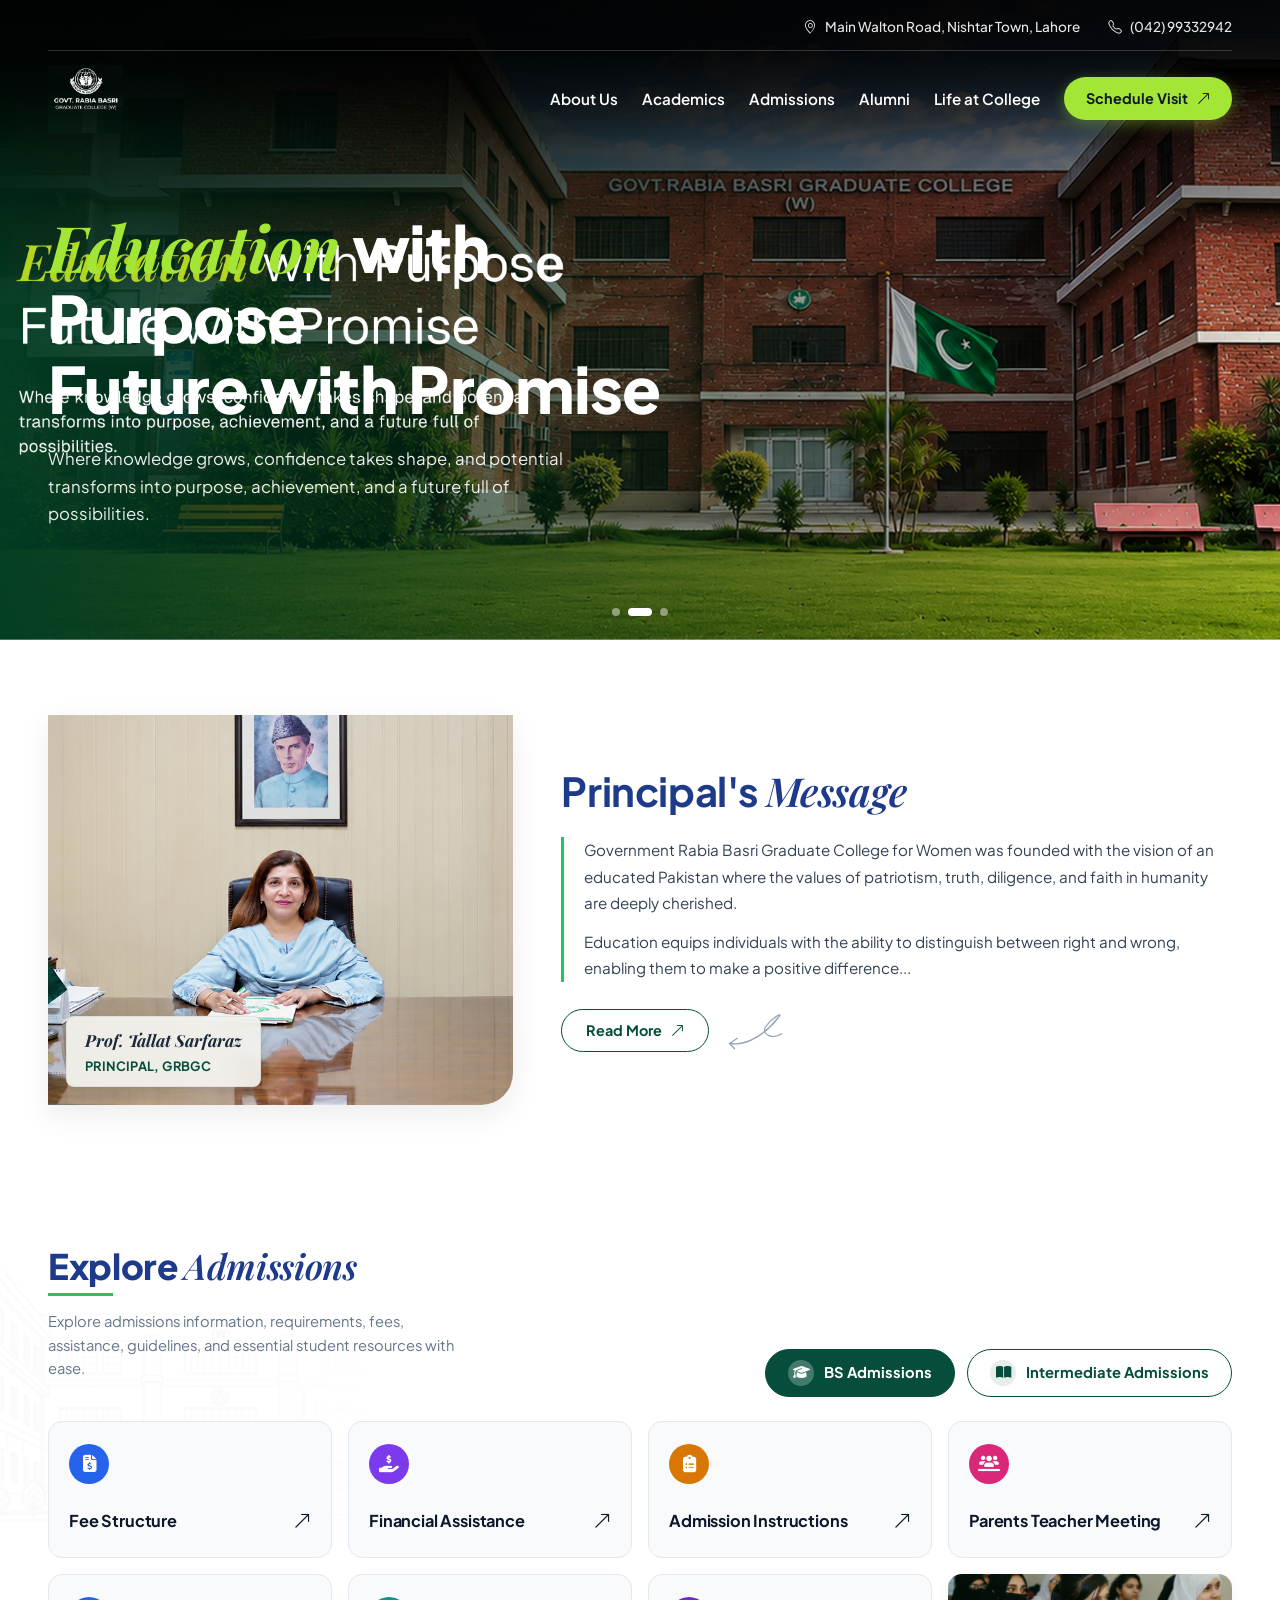
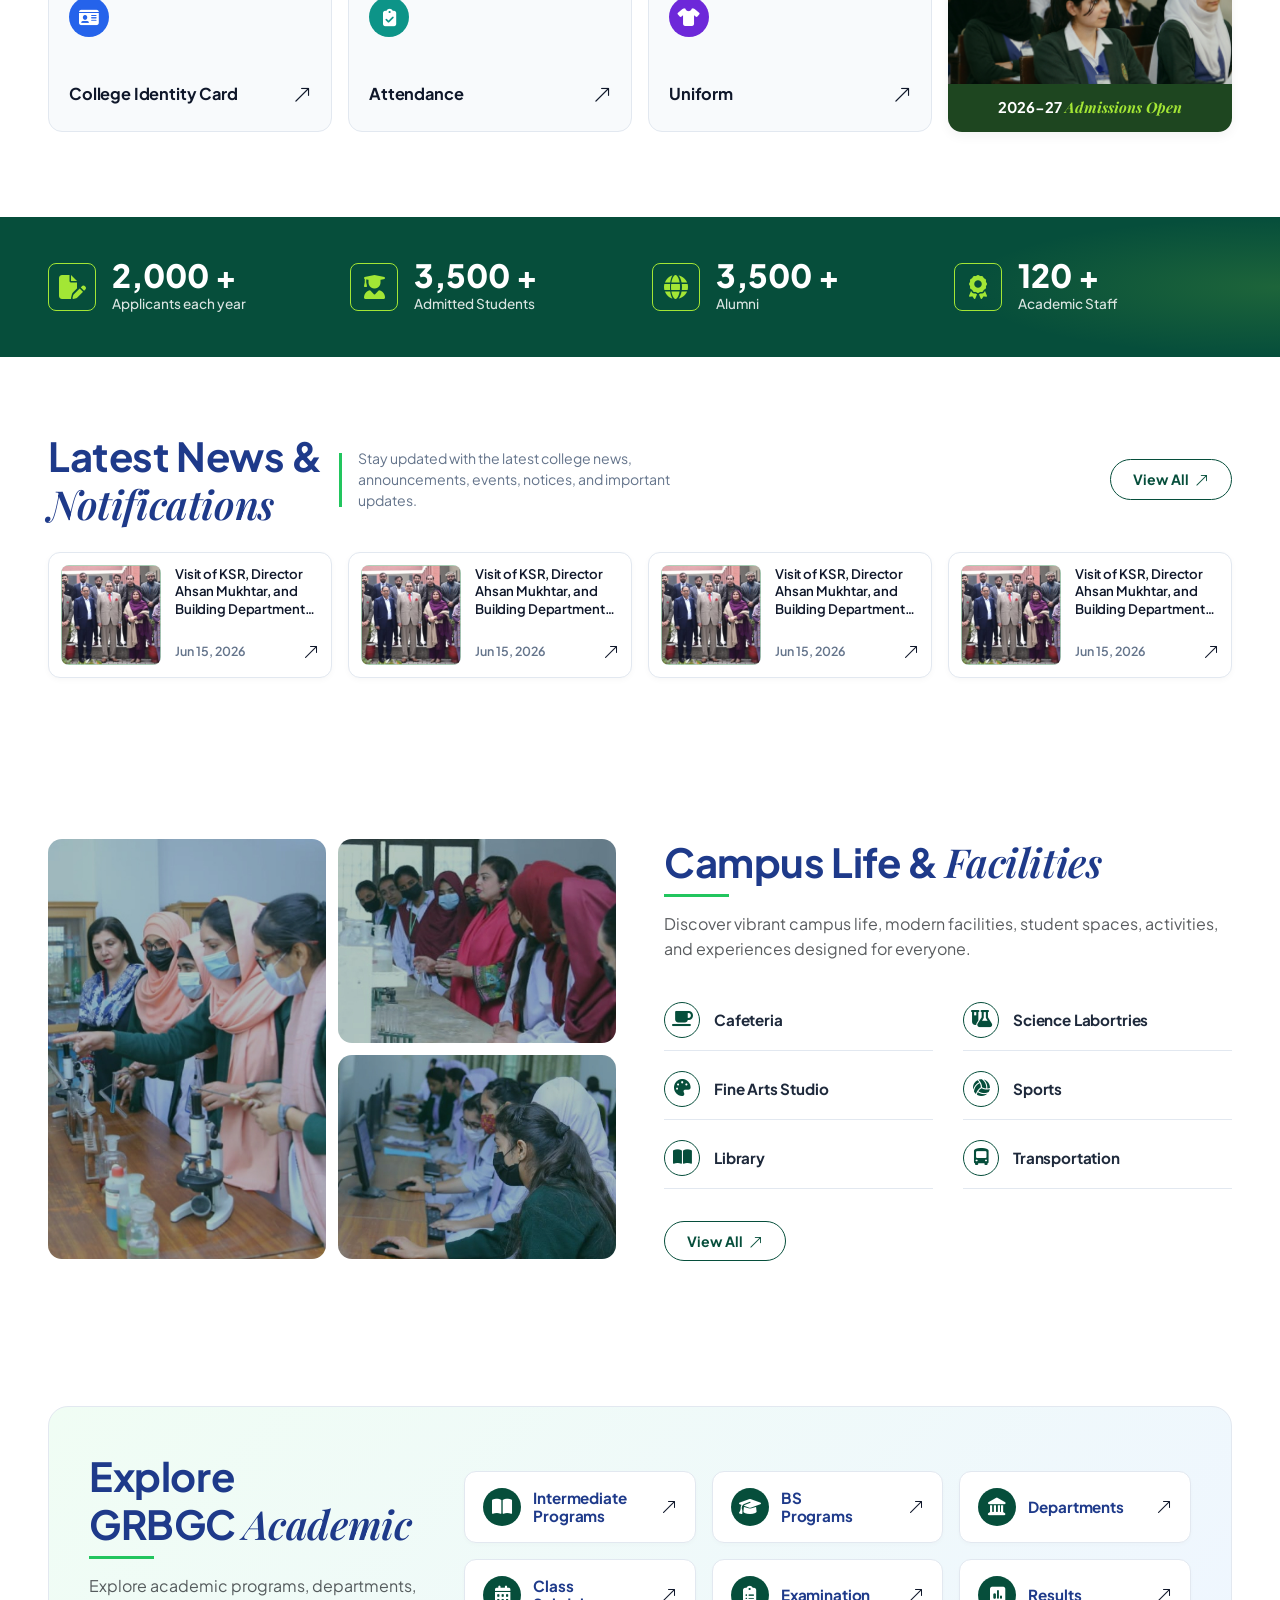
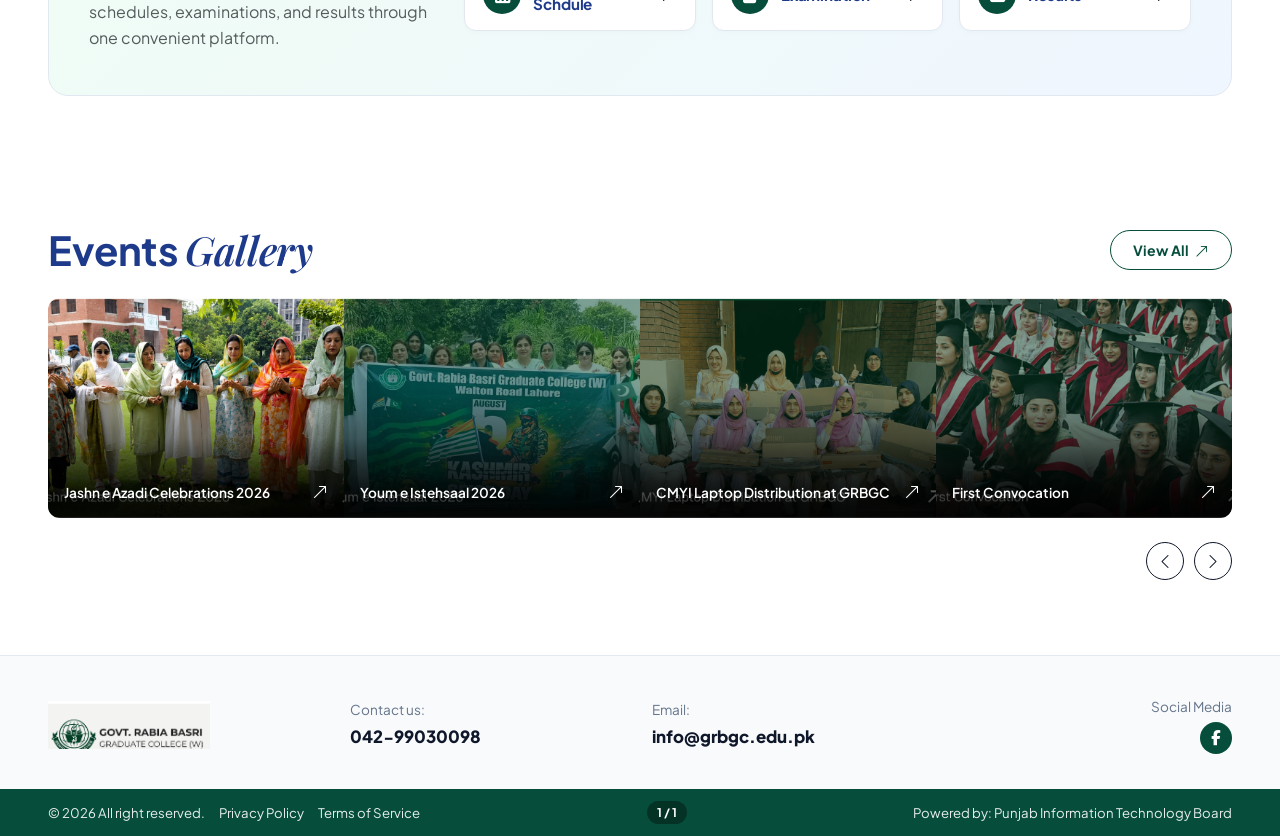
==== Task 2/rabia-basri-college/index.html @ 4076fea8 "Add Task 2 - Rabia Basri College" ====
<!DOCTYPE html>
<html lang="en">
<head>
  <meta charset="UTF-8">
  <meta name="viewport" content="width=device-width, initial-scale=1.0">
  <title>Govt. Rabia Basri Graduate College (W)</title>
  
  <!-- Favicon -->
  <link rel="icon" type="image/png" href="images/logo-green.png">
  
  <!-- Google Fonts: Plus Jakarta Sans & Playfair Display -->
  <link rel="preconnect" href="https://fonts.googleapis.com">
  <link rel="preconnect" href="https://fonts.gstatic.com" crossorigin>
  <link href="https://fonts.googleapis.com/css2?family=Playfair+Display:ital,wght@1,600;1,700&family=Plus+Jakarta+Sans:wght@400;500;600;700;800&display=swap" rel="stylesheet">
  
  <!-- Bootstrap 5.3 CSS -->
  <link href="https://cdn.jsdelivr.net/npm/bootstrap@5.3.3/dist/css/bootstrap.min.css" rel="stylesheet">
  
  <!-- Bootstrap Icons & Font Awesome -->
  <link rel="stylesheet" href="https://cdn.jsdelivr.net/npm/bootstrap-icons@1.11.3/font/bootstrap-icons.min.css">
  <link rel="stylesheet" href="https://cdnjs.cloudflare.com/ajax/libs/font-awesome/6.5.1/css/all.min.css">
  
  <!-- Custom Figma-Exact Stylesheet -->
  <link rel="stylesheet" href="css/style.css">
</head>
<body>

  <!-- ========================================================================
       TOP HEADER & NAVIGATION (Transparent overlay over Hero)
       ======================================================================== -->
  <header class="header-overlay">
    <div class="container-fluid px-lg-5">
      <!-- Top info line: Location & Phone -->
      <div class="header-top-info d-none d-md-flex">
        <span>
          <i class="bi bi-geo-alt"></i> Main Walton Road, Nishtar Town, Lahore
        </span>
        <a href="tel:04299332942">
          <i class="bi bi-telephone"></i> (042) 99332942
        </a>
      </div>

      <!-- Main Navigation line: Logo, Links, CTA -->
      <div class="d-flex align-items-center justify-content-between">
        <!-- Logo -->
        <a href="#home" class="d-flex align-items-center text-decoration-none">
          <img src="images/logo-white.png" alt="Govt. Rabia Basri Graduate College (W)" class="header-logo-img">
        </a>

        <!-- Desktop Nav Links -->
        <div class="d-none d-lg-flex align-items-center gap-4">
          <a href="#about" class="nav-link-item">About Us</a>
          <a href="#academics" class="nav-link-item">Academics</a>
          <a href="#admissions" class="nav-link-item">Admissions</a>
          <a href="#alumni" class="nav-link-item">Alumni</a>
          <a href="#campus-life" class="nav-link-item">Life at College</a>
          <a href="#contact" class="btn-schedule-visit">
            <span>Schedule Visit</span>
            <i class="bi bi-arrow-up-right"></i>
          </a>
        </div>

        <!-- Mobile Menu Toggle Button -->
        <button class="btn btn-outline-light d-lg-none rounded-pill px-3 py-1" type="button" data-bs-toggle="collapse" data-bs-target="#mobileNav">
          <i class="bi bi-list fs-4"></i>
        </button>
      </div>

      <!-- Mobile Collapse Menu -->
      <div class="collapse d-lg-none mt-3" id="mobileNav">
        <div class="bg-dark p-3 rounded-3">
          <a href="#about" class="d-block text-white py-2 text-decoration-none fw-semibold">About Us</a>
          <a href="#academics" class="d-block text-white py-2 text-decoration-none fw-semibold">Academics</a>
          <a href="#admissions" class="d-block text-white py-2 text-decoration-none fw-semibold">Admissions</a>
          <a href="#alumni" class="d-block text-white py-2 text-decoration-none fw-semibold">Alumni</a>
          <a href="#campus-life" class="d-block text-white py-2 text-decoration-none fw-semibold">Life at College</a>
          <a href="#contact" class="btn-schedule-visit w-100 justify-content-center mt-2">
            <span>Schedule Visit</span>
            <i class="bi bi-arrow-up-right"></i>
          </a>
        </div>
      </div>
    </div>
  </header>

  <!-- ========================================================================
       HERO BANNER SECTION
       ======================================================================== -->
  <section id="home" class="hero-figma">
    <div class="container-fluid px-lg-5">
      <div class="hero-text-wrap">
        <h1 class="hero-main-heading">
          <span class="hero-education-word">Education</span> with Purpose<br>
          Future with Promise
        </h1>
        <p class="hero-desc-text">
          Where knowledge grows, confidence takes shape, and potential transforms into purpose, achievement, and a future full of possibilities.
        </p>
      </div>
    </div>

    <!-- Carousel indicator dots at bottom center -->
    <div class="hero-carousel-dots">
      <span class="hero-dot"></span>
      <span class="hero-dot active"></span>
      <span class="hero-dot"></span>
    </div>
  </section>

  <!-- ========================================================================
       PRINCIPAL'S MESSAGE SECTION
       ======================================================================== -->
  <section id="about" class="section-principal">
    <div class="container-fluid px-lg-5">
      <div class="row align-items-center g-5">
        <!-- Photo with badge -->
        <div class="col-lg-5">
          <div class="principal-photo-container">
            <img src="images/principal.jpg" alt="Prof. Tallat Sarfaraz, Principal GRBGC" class="principal-photo-img">
            <div class="principal-badge-box">
              <div class="principal-badge-name">Prof. Tallat Sarfaraz</div>
              <div class="principal-badge-role">Principal, GRBGC</div>
            </div>
          </div>
        </div>

        <!-- Text Quote and Read More -->
        <div class="col-lg-7">
          <h2 class="display-6 fw-bold">
            Principal's <span class="font-serif-italic">Message</span>
          </h2>

          <div class="principal-quote-container">
            <p class="principal-quote-p">
              Government Rabia Basri Graduate College for Women was founded with the vision of an educated Pakistan where the values of patriotism, truth, diligence, and faith in humanity are deeply cherished.
            </p>
            <p class="principal-quote-p">
              Education equips individuals with the ability to distinguish between right and wrong, enabling them to make a positive difference...
            </p>
          </div>

          <div class="d-flex align-items-center">
            <a href="#about" class="btn-pill-readmore">
              <span>Read More</span>
              <i class="bi bi-arrow-up-right"></i>
            </a>
            <!-- Hand-drawn curved arrow SVG -->
            <svg class="swoop-arrow-svg" viewBox="0 0 100 60" fill="none" xmlns="http://www.w3.org/2000/svg">
              <path d="M10 50 C 40 55, 70 30, 85 10 C 95 0, 75 10, 65 25 C 60 35, 75 45, 90 35" stroke="#94A3B8" stroke-width="2" stroke-linecap="round" fill="none"/>
              <path d="M10 50 L22 42 M10 50 L18 58" stroke="#94A3B8" stroke-width="2" stroke-linecap="round"/>
            </svg>
          </div>
        </div>
      </div>
    </div>
  </section>

  <!-- ========================================================================
       EXPLORE ADMISSIONS SECTION
       ======================================================================== -->
  <section id="admissions" class="section-admissions">
    <!-- College Building line sketch watermark in background -->
    <img src="images/building-sketch.png" alt="GRBGC Building Sketch" class="building-sketch-bg">

    <div class="container-fluid px-lg-5 position-relative z-2">
      <div class="row align-items-end mb-4">
        <div class="col-lg-6">
          <h2 class="admissions-header-title">
            Explore <span class="font-serif-italic">Admissions</span>
          </h2>
          <div class="title-underline-green"></div>
          <p class="admissions-header-desc">
            Explore admissions information, requirements, fees, assistance, guidelines, and essential student resources with ease.
          </p>
        </div>

        <div class="col-lg-6 text-lg-end mt-3 mt-lg-0">
          <div class="admissions-tabs-group">
            <button class="btn-admission-tab active" id="btn-tab-bs">
              <span class="tab-icon-circle"><i class="fa-solid fa-graduation-cap"></i></span>
              <span>BS Admissions</span>
            </button>
            <button class="btn-admission-tab outline" id="btn-tab-inter">
              <span class="tab-icon-circle"><i class="fa-solid fa-book-open"></i></span>
              <span>Intermediate Admissions</span>
            </button>
          </div>
        </div>
      </div>

      <!-- 8-Card Grid -->
      <div class="row g-3">
        <!-- Card 1: Fee Structure -->
        <div class="col-6 col-md-4 col-lg-3">
          <a href="#admissions" class="admission-card">
            <div class="admission-card-icon blue">
              <i class="fa-solid fa-file-invoice-dollar"></i>
            </div>
            <div class="admission-card-bottom">
              <h3 class="admission-card-title">Fee Structure</h3>
              <i class="bi bi-arrow-up-right admission-arrow"></i>
            </div>
          </a>
        </div>

        <!-- Card 2: Financial Assistance -->
        <div class="col-6 col-md-4 col-lg-3">
          <a href="#admissions" class="admission-card">
            <div class="admission-card-icon purple">
              <i class="fa-solid fa-hand-holding-dollar"></i>
            </div>
            <div class="admission-card-bottom">
              <h3 class="admission-card-title">Financial Assistance</h3>
              <i class="bi bi-arrow-up-right admission-arrow"></i>
            </div>
          </a>
        </div>

        <!-- Card 3: Admission Instructions -->
        <div class="col-6 col-md-4 col-lg-3">
          <a href="#admissions" class="admission-card">
            <div class="admission-card-icon amber">
              <i class="fa-solid fa-clipboard-list"></i>
            </div>
            <div class="admission-card-bottom">
              <h3 class="admission-card-title">Admission Instructions</h3>
              <i class="bi bi-arrow-up-right admission-arrow"></i>
            </div>
          </a>
        </div>

        <!-- Card 4: Parents Teacher Meeting -->
        <div class="col-6 col-md-4 col-lg-3">
          <a href="#admissions" class="admission-card">
            <div class="admission-card-icon pink">
              <i class="fa-solid fa-users-line"></i>
            </div>
            <div class="admission-card-bottom">
              <h3 class="admission-card-title">Parents Teacher Meeting</h3>
              <i class="bi bi-arrow-up-right admission-arrow"></i>
            </div>
          </a>
        </div>

        <!-- Card 5: College Identity Card -->
        <div class="col-6 col-md-4 col-lg-3">
          <a href="#admissions" class="admission-card">
            <div class="admission-card-icon blue">
              <i class="fa-solid fa-id-card"></i>
            </div>
            <div class="admission-card-bottom">
              <h3 class="admission-card-title">College Identity Card</h3>
              <i class="bi bi-arrow-up-right admission-arrow"></i>
            </div>
          </a>
        </div>

        <!-- Card 6: Attendance -->
        <div class="col-6 col-md-4 col-lg-3">
          <a href="#admissions" class="admission-card">
            <div class="admission-card-icon teal">
              <i class="fa-solid fa-clipboard-check"></i>
            </div>
            <div class="admission-card-bottom">
              <h3 class="admission-card-title">Attendance</h3>
              <i class="bi bi-arrow-up-right admission-arrow"></i>
            </div>
          </a>
        </div>

        <!-- Card 7: Uniform -->
        <div class="col-6 col-md-4 col-lg-3">
          <a href="#admissions" class="admission-card">
            <div class="admission-card-icon deep-purple">
              <i class="fa-solid fa-shirt"></i>
            </div>
            <div class="admission-card-bottom">
              <h3 class="admission-card-title">Uniform</h3>
              <i class="bi bi-arrow-up-right admission-arrow"></i>
            </div>
          </a>
        </div>

        <!-- Card 8: Split Image Card (2026-27 Admissions Open) -->
        <div class="col-6 col-md-4 col-lg-3">
          <div class="admission-card-split">
            <div class="admission-split-top">
              <img src="images/Frame 27.jpg" alt="Students in Classroom">
            </div>
            <div class="admission-split-bottom">
              2026-27 <span>Admissions Open</span>
            </div>
          </div>
        </div>
      </div>
    </div>
  </section>

  <!-- ========================================================================
       KEY STATISTICS COUNTER BANNER
       ======================================================================== -->
  <section class="section-stats-figma">
    <div class="stats-contour-lines"></div>
    <div class="container-fluid px-lg-5 position-relative z-2">
      <div class="row g-4">
        <!-- Stat 1 -->
        <div class="col-6 col-lg-3">
          <div class="stat-box-figma">
            <div class="stat-icon-figma">
              <i class="fa-solid fa-file-pen"></i>
            </div>
            <div>
              <div class="stat-num-figma">2,000 +</div>
              <div class="stat-label-figma">Applicants each year</div>
            </div>
          </div>
        </div>

        <!-- Stat 2 -->
        <div class="col-6 col-lg-3">
          <div class="stat-box-figma">
            <div class="stat-icon-figma">
              <i class="fa-solid fa-user-graduate"></i>
            </div>
            <div>
              <div class="stat-num-figma">3,500 +</div>
              <div class="stat-label-figma">Admitted Students</div>
            </div>
          </div>
        </div>

        <!-- Stat 3 -->
        <div class="col-6 col-lg-3">
          <div class="stat-box-figma">
            <div class="stat-icon-figma">
              <i class="fa-solid fa-globe"></i>
            </div>
            <div>
              <div class="stat-num-figma">3,500 +</div>
              <div class="stat-label-figma">Alumni</div>
            </div>
          </div>
        </div>

        <!-- Stat 4 -->
        <div class="col-6 col-lg-3">
          <div class="stat-box-figma">
            <div class="stat-icon-figma">
              <i class="fa-solid fa-award"></i>
            </div>
            <div>
              <div class="stat-num-figma">120 +</div>
              <div class="stat-label-figma">Academic Staff</div>
            </div>
          </div>
        </div>
      </div>
    </div>
  </section>

  <!-- ========================================================================
       LATEST NEWS & NOTIFICATIONS SECTION
       ======================================================================== -->
  <section class="section-news-figma">
    <div class="container-fluid px-lg-5">
      <div class="d-flex align-items-center justify-content-between mb-4 flex-wrap gap-3">
        <div class="news-heading-wrap">
          <h2 class="display-6 fw-bold mb-0">
            Latest News &<br>
            <span class="font-serif-italic">Notifications</span>
          </h2>
          <div class="news-vert-line"></div>
          <p class="news-sub-p d-none d-md-block">
            Stay updated with the latest college news, announcements, events, notices, and important updates.
          </p>
        </div>
        <div>
          <a href="#news" class="btn-view-all-pill">
            <span>View All</span>
            <i class="bi bi-arrow-up-right"></i>
          </a>
        </div>
      </div>

      <!-- News Cards Row -->
      <div class="row g-3">
        <!-- News Item 1 -->
        <div class="col-md-6 col-lg-3">
          <a href="#news" class="news-card-figma">
            <img src="images/Frame 29.jpg" alt="Faculty Visit" class="news-card-thumb">
            <div class="news-card-content">
              <h3 class="news-card-title">
                Visit of KSR, Director Ahsan Mukhtar, and Building Department Officials to the Proposed Site for New Academic Block
              </h3>
              <div class="news-card-footer">
                <span>Jun 15, 2026</span>
                <i class="bi bi-arrow-up-right news-arrow-icon"></i>
              </div>
            </div>
          </a>
        </div>

        <!-- News Item 2 -->
        <div class="col-md-6 col-lg-3">
          <a href="#news" class="news-card-figma">
            <img src="images/Frame 29.jpg" alt="Faculty Visit" class="news-card-thumb">
            <div class="news-card-content">
              <h3 class="news-card-title">
                Visit of KSR, Director Ahsan Mukhtar, and Building Department Officials to the Proposed Site for New Academic Block
              </h3>
              <div class="news-card-footer">
                <span>Jun 15, 2026</span>
                <i class="bi bi-arrow-up-right news-arrow-icon"></i>
              </div>
            </div>
          </a>
        </div>

        <!-- News Item 3 -->
        <div class="col-md-6 col-lg-3">
          <a href="#news" class="news-card-figma">
            <img src="images/Frame 29.jpg" alt="Faculty Visit" class="news-card-thumb">
            <div class="news-card-content">
              <h3 class="news-card-title">
                Visit of KSR, Director Ahsan Mukhtar, and Building Department Officials to the Proposed Site for New Academic Block
              </h3>
              <div class="news-card-footer">
                <span>Jun 15, 2026</span>
                <i class="bi bi-arrow-up-right news-arrow-icon"></i>
              </div>
            </div>
          </a>
        </div>

        <!-- News Item 4 -->
        <div class="col-md-6 col-lg-3">
          <a href="#news" class="news-card-figma">
            <img src="images/Frame 29.jpg" alt="Faculty Visit" class="news-card-thumb">
            <div class="news-card-content">
              <h3 class="news-card-title">
                Visit of KSR, Director Ahsan Mukhtar, and Building Department Officials to the Proposed Site for New Academic Block
              </h3>
              <div class="news-card-footer">
                <span>Jun 15, 2026</span>
                <i class="bi bi-arrow-up-right news-arrow-icon"></i>
              </div>
            </div>
          </a>
        </div>
      </div>
    </div>
  </section>

  <!-- ========================================================================
       CAMPUS LIFE & FACILITIES SECTION
       ======================================================================== -->
  <section id="campus-life" class="section-campus-figma">
    <div class="container-fluid px-lg-5">
      <div class="row align-items-center g-5">
        <!-- Left: Exact 4-photo collage -->
        <div class="col-lg-6">
          <div class="collage-grid-figma">
            <!-- Tall left photo: science lab -->
            <div class="collage-tall-left">
              <img src="images/Frame 30.jpg" alt="Science Laboratory Students">
            </div>

            <!-- Top right photo: chemistry lab -->
            <div class="collage-box-top-right">
              <img src="images/Image.jpg" alt="Chemistry Lab Experiments">
            </div>

            <!-- Bottom right photo: computer lab -->
            <div class="collage-box-bottom-right">
              <img src="images/Image3.jpg" alt="Computer Lab Working">
            </div>
          </div>
        </div>

        <!-- Right: Facilities List -->
        <div class="col-lg-6">
          <h2 class="display-6 fw-bold mb-2">
            Campus Life & <span class="font-serif-italic">Facilities</span>
          </h2>
          <div class="title-underline-green"></div>
          <p class="text-muted mb-4">
            Discover vibrant campus life, modern facilities, student spaces, activities, and experiences designed for everyone.
          </p>

          <!-- 2 Columns of facilities -->
          <div class="facility-list-figma">
            <!-- Item 1: Cafeteria -->
            <div class="facility-item-row">
              <div class="facility-circle-icon">
                <i class="fa-solid fa-mug-saucer"></i>
              </div>
              <h3 class="facility-item-title">Cafeteria</h3>
            </div>

            <!-- Item 2: Science Labortries -->
            <div class="facility-item-row">
              <div class="facility-circle-icon">
                <i class="fa-solid fa-flask-vial"></i>
              </div>
              <h3 class="facility-item-title">Science Labortries</h3>
            </div>

            <!-- Item 3: Fine Arts Studio -->
            <div class="facility-item-row">
              <div class="facility-circle-icon">
                <i class="fa-solid fa-palette"></i>
              </div>
              <h3 class="facility-item-title">Fine Arts Studio</h3>
            </div>

            <!-- Item 4: Sports -->
            <div class="facility-item-row">
              <div class="facility-circle-icon">
                <i class="fa-solid fa-volleyball"></i>
              </div>
              <h3 class="facility-item-title">Sports</h3>
            </div>

            <!-- Item 5: Library -->
            <div class="facility-item-row">
              <div class="facility-circle-icon">
                <i class="fa-solid fa-book-open"></i>
              </div>
              <h3 class="facility-item-title">Library</h3>
            </div>

            <!-- Item 6: Transportation -->
            <div class="facility-item-row">
              <div class="facility-circle-icon">
                <i class="fa-solid fa-bus-simple"></i>
              </div>
              <h3 class="facility-item-title">Transportation</h3>
            </div>
          </div>

          <a href="#facilities" class="btn-view-all-pill">
            <span>View All</span>
            <i class="bi bi-arrow-up-right"></i>
          </a>
        </div>
      </div>
    </div>
  </section>

  <!-- ========================================================================
       EXPLORE GRBGC ACADEMIC SECTION
       ======================================================================== -->
  <section id="academics" class="section-explore-academic">
    <div class="container-fluid px-lg-5">
      <div class="academic-wrapper-card">
        <div class="row align-items-center g-4">
          <!-- Left: Title & Description -->
          <div class="col-lg-4">
            <h2 class="display-6 fw-bold mb-2">
              Explore<br>
              GRBGC <span class="font-serif-italic">Academic</span>
            </h2>
            <div class="title-underline-green"></div>
            <p class="text-muted mb-0">
              Explore academic programs, departments, schedules, examinations, and results through one convenient platform.
            </p>
          </div>

          <!-- Right: 6 Interactive Cards -->
          <div class="col-lg-8">
            <div class="row g-3">
              <!-- Card 1: Intermediate Programs -->
              <div class="col-md-6 col-lg-4">
                <a href="#admissions" class="academic-card-figma">
                  <div class="academic-card-left">
                    <div class="academic-icon-circle">
                      <i class="fa-solid fa-book-open"></i>
                    </div>
                    <h3 class="academic-title">Intermediate<br>Programs</h3>
                  </div>
                  <i class="bi bi-arrow-up-right"></i>
                </a>
              </div>

              <!-- Card 2: BS Programs -->
              <div class="col-md-6 col-lg-4">
                <a href="#admissions" class="academic-card-figma">
                  <div class="academic-card-left">
                    <div class="academic-icon-circle">
                      <i class="fa-solid fa-graduation-cap"></i>
                    </div>
                    <h3 class="academic-title">BS<br>Programs</h3>
                  </div>
                  <i class="bi bi-arrow-up-right"></i>
                </a>
              </div>

              <!-- Card 3: Departments -->
              <div class="col-md-6 col-lg-4">
                <a href="#academics" class="academic-card-figma">
                  <div class="academic-card-left">
                    <div class="academic-icon-circle">
                      <i class="fa-solid fa-landmark"></i>
                    </div>
                    <h3 class="academic-title">Departments</h3>
                  </div>
                  <i class="bi bi-arrow-up-right"></i>
                </a>
              </div>

              <!-- Card 4: Class Schdule -->
              <div class="col-md-6 col-lg-4">
                <a href="#academics" class="academic-card-figma">
                  <div class="academic-card-left">
                    <div class="academic-icon-circle">
                      <i class="fa-solid fa-calendar-days"></i>
                    </div>
                    <h3 class="academic-title">Class<br>Schdule</h3>
                  </div>
                  <i class="bi bi-arrow-up-right"></i>
                </a>
              </div>

              <!-- Card 5: Examination -->
              <div class="col-md-6 col-lg-4">
                <a href="#academics" class="academic-card-figma">
                  <div class="academic-card-left">
                    <div class="academic-icon-circle">
                      <i class="fa-solid fa-clipboard-list"></i>
                    </div>
                    <h3 class="academic-title">Examination</h3>
                  </div>
                  <i class="bi bi-arrow-up-right"></i>
                </a>
              </div>

              <!-- Card 6: Results -->
              <div class="col-md-6 col-lg-4">
                <a href="#academics" class="academic-card-figma">
                  <div class="academic-card-left">
                    <div class="academic-icon-circle">
                      <i class="fa-solid fa-square-poll-vertical"></i>
                    </div>
                    <h3 class="academic-title">Results</h3>
                  </div>
                  <i class="bi bi-arrow-up-right"></i>
                </a>
              </div>
            </div>
          </div>
        </div>
      </div>
    </div>
  </section>

  <!-- ========================================================================
       EVENTS GALLERY SECTION
       ======================================================================== -->
  <section class="section-gallery-figma">
    <div class="container-fluid px-lg-5">
      <div class="d-flex align-items-center justify-content-between mb-4">
        <h2 class="display-6 fw-bold mb-0">
          Events <span class="font-serif-italic">Gallery</span>
        </h2>
        <a href="#gallery" class="btn-view-all-pill">
          <span>View All</span>
          <i class="bi bi-arrow-up-right"></i>
        </a>
      </div>

      <!-- 4 Cards Row -->
      <div class="gallery-grid-row">
        <!-- Event 1 -->
        <a href="images/Frame 32.jpg" class="gallery-card-figma" target="_blank">
          <img src="images/Frame 32.jpg" alt="Jashn e Azadi Celebrations 2026">
          <div class="gallery-overlay-figma">
            <span>Jashn e Azadi Celebrations 2026</span>
            <i class="bi bi-arrow-up-right"></i>
          </div>
        </a>

        <!-- Event 2 -->
        <a href="images/Frame 33.jpg" class="gallery-card-figma" target="_blank">
          <img src="images/Frame 33.jpg" alt="Youm e Istehsaal 2026">
          <div class="gallery-overlay-figma">
            <span>Youm e Istehsaal 2026</span>
            <i class="bi bi-arrow-up-right"></i>
          </div>
        </a>

        <!-- Event 3 -->
        <a href="images/Frame 34.jpg" class="gallery-card-figma" target="_blank">
          <img src="images/Frame 34.jpg" alt="CMYI Laptop Distribution at GRBGC">
          <div class="gallery-overlay-figma">
            <span>CMYI Laptop Distribution at GRBGC</span>
            <i class="bi bi-arrow-up-right"></i>
          </div>
        </a>

        <!-- Event 4 -->
        <a href="images/Frame 35.jpg" class="gallery-card-figma" target="_blank">
          <img src="images/Frame 35.jpg" alt="First Convocation">
          <div class="gallery-overlay-figma">
            <span>First Convocation</span>
            <i class="bi bi-arrow-up-right"></i>
          </div>
        </a>
      </div>

      <!-- Gallery Bottom Navigation Arrows -->
      <div class="gallery-nav-arrows">
        <button class="gallery-arrow-btn" aria-label="Previous Slide">
          <i class="bi bi-chevron-left"></i>
        </button>
        <button class="gallery-arrow-btn" aria-label="Next Slide">
          <i class="bi bi-chevron-right"></i>
        </button>
      </div>
    </div>
  </section>

  <!-- ========================================================================
       FOOTER SECTION
       ======================================================================== -->
  <footer id="contact" class="footer-figma">
    <div class="container-fluid px-lg-5">
      <div class="row align-items-center g-4">
        <!-- Logo -->
        <div class="col-md-3">
          <img src="images/logo-green.png" alt="Govt. Rabia Basri Graduate College (W)" class="footer-logo-img">
        </div>

        <!-- Contact Phone -->
        <div class="col-md-3">
          <div class="footer-info-title">Contact us:</div>
          <div class="footer-info-value">042-99030098</div>
        </div>

        <!-- Email -->
        <div class="col-md-3">
          <div class="footer-info-title">Email:</div>
          <div class="footer-info-value">info@grbgc.edu.pk</div>
        </div>

        <!-- Social Media -->
        <div class="col-md-3 text-md-end">
          <div class="footer-info-title">Social Media</div>
          <a href="https://facebook.com" target="_blank" class="social-circle-fb" aria-label="Facebook">
            <i class="fa-brands fa-facebook-f"></i>
          </a>
        </div>
      </div>
    </div>
  </footer>

  <!-- Very Bottom Legal Bar -->
  <div class="footer-bottom-bar-figma">
    <div class="container-fluid px-lg-5">
      <div class="d-flex align-items-center justify-content-between flex-wrap gap-2">
        <div class="d-flex align-items-center">
          <span>© 2026 All right reserved.</span>
          <a href="#">Privacy Policy</a>
          <a href="#">Terms of Service</a>
        </div>

        <div class="page-badge-pill">
          1 / 1
        </div>

        <div>
          <span>Powered by: Punjab Information Technology Board</span>
        </div>
      </div>
    </div>
  </div>

  <!-- Bootstrap 5.3 JS Bundle -->
  <script src="https://cdn.jsdelivr.net/npm/bootstrap@5.3.3/dist/js/bootstrap.bundle.min.js"></script>
</body>
</html>
---- Task 2/rabia-basri-college/css/style.css ----
/* ==========================================================================
   Govt. Rabia Basri Graduate College - Walton Road, Lahore
   Exact Figma Replica Stylesheet
   ========================================================================== */

/* ---------------- Design Tokens ---------------- */
:root {
  --primary-green: #064E3B;
  --primary-green-dark: #043629;
  --accent-lime: #A3E635;
  --accent-lime-dark: #84CC16;
  --navy-blue: #1E3A8A;
  --navy-blue-dark: #172554;
  --text-dark: #0F172A;
  --text-muted: #64748B;
  --bg-light: #F8FAFC;
  --bg-footer: #F9FAFB;
  --border-light: #E2E8F0;
  
  --font-sans: 'Plus Jakarta Sans', system-ui, -apple-system, BlinkMacSystemFont, 'Segoe UI', Roboto, sans-serif;
  --font-serif: 'Playfair Display', Georgia, serif;
}

/* ---------------- Global Reset & Typography ---------------- */
* {
  box-sizing: border-box;
}

html {
  scroll-behavior: smooth;
}

body {
  font-family: var(--font-sans);
  color: var(--text-dark);
  background-color: #FFFFFF;
  margin: 0;
  padding: 0;
  line-height: 1.6;
  -webkit-font-smoothing: antialiased;
}

h1, h2, h3, h4, h5, h6 {
  font-family: var(--font-sans);
  font-weight: 700;
  color: var(--navy-blue);
  letter-spacing: -0.01em;
}

.font-serif-italic {
  font-family: var(--font-serif);
  font-style: italic;
  font-weight: 600;
  color: var(--navy-blue);
}

.text-navy {
  color: var(--navy-blue) !important;
}

.text-lime {
  color: var(--accent-lime) !important;
}

.bg-dark-green {
  background-color: var(--primary-green) !important;
}

/* ---------------- Header / Top Navigation (Transparent over Hero) ---------------- */
.header-overlay {
  position: absolute;
  top: 0;
  left: 0;
  right: 0;
  z-index: 100;
  background: linear-gradient(180deg, rgba(0, 0, 0, 0.75) 0%, rgba(0, 0, 0, 0.4) 60%, transparent 100%);
  padding: 16px 0 20px;
}

.header-top-info {
  display: flex;
  align-items: center;
  justify-content: flex-end;
  gap: 28px;
  font-size: 0.85rem;
  color: rgba(255, 255, 255, 0.88);
  padding-bottom: 12px;
  border-bottom: 1px solid rgba(255, 255, 255, 0.18);
  margin-bottom: 14px;
}

.header-top-info a,
.header-top-info span {
  color: rgba(255, 255, 255, 0.9);
  text-decoration: none;
  display: inline-flex;
  align-items: center;
  gap: 8px;
  font-weight: 500;
}

.header-top-info a:hover {
  color: var(--accent-lime);
}

.header-logo-img {
  height: 68px;
  width: auto;
  object-fit: contain;
}

.nav-links-wrap {
  display: flex;
  align-items: center;
  gap: 30px;
}

.nav-link-item {
  color: #FFFFFF;
  text-decoration: none;
  font-size: 0.95rem;
  font-weight: 600;
  transition: color 0.2s;
  padding: 6px 0;
}

.nav-link-item:hover {
  color: var(--accent-lime);
}

.btn-schedule-visit {
  background-color: var(--accent-lime);
  color: #0F172A;
  font-weight: 700;
  font-size: 0.9rem;
  padding: 10px 22px;
  border-radius: 9999px;
  text-decoration: none;
  display: inline-flex;
  align-items: center;
  gap: 8px;
  border: none;
  transition: all 0.2s ease;
  box-shadow: 0 4px 14px rgba(163, 230, 53, 0.35);
}

.btn-schedule-visit:hover {
  background-color: #BEF264;
  color: #000000;
  transform: translateY(-2px);
}

/* ---------------- Hero Section ---------------- */
.hero-figma {
  position: relative;
  min-height: 640px;
  background: url('../images/education.jpg') center top / cover no-repeat;
  display: flex;
  align-items: center;
  padding: 170px 0 70px;
  color: #FFFFFF;
}

.hero-text-wrap {
  max-width: 620px;
}

.hero-main-heading {
  font-size: clamp(2.6rem, 5vw, 4.2rem);
  font-weight: 800;
  line-height: 1.1;
  color: #FFFFFF;
  margin-bottom: 22px;
}

.hero-main-heading .hero-education-word {
  font-family: var(--font-serif);
  font-style: italic;
  font-weight: 700;
  color: var(--accent-lime);
}

.hero-desc-text {
  font-size: 1.05rem;
  line-height: 1.65;
  color: rgba(255, 255, 255, 0.92);
  margin-bottom: 0;
  max-width: 520px;
}

.hero-carousel-dots {
  position: absolute;
  bottom: 24px;
  left: 0;
  right: 0;
  display: flex;
  justify-content: center;
  align-items: center;
  gap: 8px;
}

.hero-dot {
  width: 8px;
  height: 8px;
  border-radius: 50%;
  background-color: rgba(255, 255, 255, 0.45);
  cursor: pointer;
}

.hero-dot.active {
  width: 24px;
  border-radius: 10px;
  background-color: #FFFFFF;
}

/* ---------------- Principal's Message ---------------- */
.section-principal {
  padding: 75px 0 65px;
  background-color: #FFFFFF;
}

.principal-photo-container {
  position: relative;
  border-radius: 0 0 32px 0;
  overflow: hidden;
  box-shadow: 0 10px 30px rgba(0, 0, 0, 0.08);
}

.principal-photo-img {
  width: 100%;
  height: 390px;
  object-fit: cover;
  object-position: center 15%;
  display: block;
}

.principal-badge-box {
  position: absolute;
  bottom: 18px;
  left: 18px;
  background: rgba(245, 245, 240, 0.92);
  backdrop-filter: blur(8px);
  border: 1px solid rgba(0, 0, 0, 0.06);
  padding: 10px 18px;
  border-radius: 8px;
  box-shadow: 0 4px 12px rgba(0, 0, 0, 0.1);
}

.principal-badge-name {
  font-family: var(--font-serif);
  font-style: italic;
  font-weight: 700;
  font-size: 1.05rem;
  color: #1E293B;
  margin-bottom: 2px;
}

.principal-badge-role {
  font-size: 0.8rem;
  font-weight: 700;
  color: var(--primary-green);
  text-transform: uppercase;
  letter-spacing: 0.03em;
}

.principal-quote-container {
  border-left: 3px solid #22C55E;
  padding-left: 20px;
  margin: 22px 0 26px;
}

.principal-quote-p {
  font-size: 0.95rem;
  line-height: 1.75;
  color: #334155;
  margin-bottom: 12px;
}

.btn-pill-readmore {
  border: 1.5px solid var(--primary-green);
  background: transparent;
  color: var(--primary-green);
  font-weight: 700;
  font-size: 0.9rem;
  padding: 9px 24px;
  border-radius: 9999px;
  text-decoration: none;
  display: inline-flex;
  align-items: center;
  gap: 8px;
  transition: all 0.2s ease;
}

.btn-pill-readmore:hover {
  background-color: var(--primary-green);
  color: #FFFFFF;
}

.swoop-arrow-svg {
  width: 65px;
  height: 45px;
  margin-left: 14px;
  vertical-align: middle;
}

/* ---------------- Explore Admissions ---------------- */
.section-admissions {
  padding: 75px 0 85px;
  background-color: #FFFFFF;
  position: relative;
  overflow: hidden;
}

.building-sketch-bg {
  position: absolute;
  top: 100px;
  left: 0;
  width: 420px;
  opacity: 0.14;
  pointer-events: none;
  z-index: 1;
}

.admissions-header-title {
  font-size: 2.2rem;
  font-weight: 800;
  color: var(--navy-blue);
  margin-bottom: 6px;
}

.title-underline-green {
  width: 65px;
  height: 3px;
  background-color: #22C55E;
  margin-bottom: 14px;
}

.admissions-header-desc {
  font-size: 0.92rem;
  color: var(--text-muted);
  max-width: 420px;
  line-height: 1.6;
}

/* Tabs */
.admissions-tabs-group {
  display: inline-flex;
  gap: 12px;
}

.btn-admission-tab {
  padding: 10px 22px;
  border-radius: 9999px;
  font-size: 0.92rem;
  font-weight: 700;
  display: inline-flex;
  align-items: center;
  gap: 10px;
  border: 1.5px solid var(--primary-green);
  text-decoration: none;
  cursor: pointer;
  transition: all 0.2s ease;
}

.btn-admission-tab.active {
  background-color: var(--primary-green);
  color: #FFFFFF;
}

.btn-admission-tab.outline {
  background-color: #FFFFFF;
  color: var(--primary-green);
}

.btn-admission-tab .tab-icon-circle {
  width: 26px;
  height: 26px;
  border-radius: 50%;
  background: rgba(255, 255, 255, 0.25);
  display: flex;
  align-items: center;
  justify-content: center;
  font-size: 0.85rem;
}

.btn-admission-tab.outline .tab-icon-circle {
  background: rgba(6, 78, 59, 0.1);
  color: var(--primary-green);
}

/* Admissions Cards */
.admission-card {
  background-color: #F8FAFC;
  border: 1px solid var(--border-light);
  border-radius: 14px;
  padding: 22px 20px;
  height: 100%;
  display: flex;
  flex-direction: column;
  justify-content: space-between;
  text-decoration: none;
  color: var(--text-dark);
  transition: all 0.25s ease;
  position: relative;
}

.admission-card:hover {
  transform: translateY(-4px);
  box-shadow: 0 12px 24px -4px rgba(0, 0, 0, 0.08);
  border-color: #CBD5E1;
  color: var(--navy-blue);
}

.admission-card-icon {
  width: 40px;
  height: 40px;
  border-radius: 50%;
  display: flex;
  align-items: center;
  justify-content: center;
  color: #FFFFFF;
  font-size: 1.1rem;
  margin-bottom: 22px;
}

.admission-card-icon.blue { background-color: #2563EB; }
.admission-card-icon.purple { background-color: #7C3AED; }
.admission-card-icon.amber { background-color: #D97706; }
.admission-card-icon.pink { background-color: #DB2777; }
.admission-card-icon.teal { background-color: #0D9488; }
.admission-card-icon.deep-purple { background-color: #6D28D9; }

.admission-card-bottom {
  display: flex;
  align-items: center;
  justify-content: space-between;
}

.admission-card-title {
  font-size: 1.02rem;
  font-weight: 700;
  margin: 0;
  color: var(--text-dark);
}

.admission-arrow {
  color: #0F172A;
  font-size: 1.15rem;
  font-weight: bold;
}

/* Featured 8th card */
.admission-card-split {
  border-radius: 14px;
  overflow: hidden;
  height: 100%;
  display: flex;
  flex-direction: column;
  box-shadow: 0 4px 12px rgba(0, 0, 0, 0.05);
}

.admission-split-top {
  height: 110px;
  overflow: hidden;
}

.admission-split-top img {
  width: 100%;
  height: 100%;
  object-fit: cover;
}

.admission-split-bottom {
  background-color: #1E4620;
  color: #FFFFFF;
  padding: 12px 14px;
  text-align: center;
  font-size: 0.92rem;
  font-weight: 700;
}

.admission-split-bottom span {
  font-family: var(--font-serif);
  font-style: italic;
  color: #A3E635;
}

/* ---------------- Statistics Banner ---------------- */
.section-stats-figma {
  background-color: var(--primary-green);
  color: #FFFFFF;
  padding: 42px 0;
  position: relative;
  overflow: hidden;
}

.stats-contour-lines {
  position: absolute;
  right: 0;
  top: 0;
  bottom: 0;
  width: 320px;
  background: radial-gradient(ellipse at right, rgba(163, 230, 53, 0.15) 0%, transparent 70%);
  pointer-events: none;
}

.stat-box-figma {
  display: flex;
  align-items: center;
  gap: 16px;
}

.stat-icon-figma {
  width: 48px;
  height: 48px;
  border-radius: 8px;
  border: 1.5px solid var(--accent-lime);
  display: flex;
  align-items: center;
  justify-content: center;
  font-size: 1.5rem;
  color: var(--accent-lime);
  flex-shrink: 0;
}

.stat-num-figma {
  font-size: 2rem;
  font-weight: 800;
  line-height: 1;
  color: #FFFFFF;
  margin-bottom: 2px;
}

.stat-label-figma {
  font-size: 0.85rem;
  color: rgba(255, 255, 255, 0.85);
  font-weight: 500;
}

/* ---------------- Latest News & Notifications ---------------- */
.section-news-figma {
  padding: 75px 0 85px;
  background-color: #FFFFFF;
}

.news-heading-wrap {
  display: flex;
  align-items: center;
  gap: 16px;
}

.news-vert-line {
  width: 3px;
  height: 54px;
  background-color: #22C55E;
  flex-shrink: 0;
}

.news-sub-p {
  font-size: 0.88rem;
  color: var(--text-muted);
  max-width: 340px;
  margin: 0;
  line-height: 1.5;
}

.btn-view-all-pill {
  border: 1.5px solid var(--primary-green);
  color: var(--primary-green);
  font-weight: 700;
  font-size: 0.88rem;
  padding: 8px 22px;
  border-radius: 9999px;
  text-decoration: none;
  display: inline-flex;
  align-items: center;
  gap: 6px;
  transition: all 0.2s ease;
}

.btn-view-all-pill:hover {
  background-color: var(--primary-green);
  color: #FFFFFF;
}

.news-card-figma {
  background: #FFFFFF;
  border: 1px solid var(--border-light);
  border-radius: 12px;
  padding: 12px;
  display: flex;
  gap: 14px;
  height: 100%;
  box-shadow: 0 2px 6px rgba(0, 0, 0, 0.03);
  text-decoration: none;
  color: inherit;
  transition: all 0.25s ease;
  position: relative;
}

.news-card-figma:hover {
  border-color: #94A3B8;
  transform: translateY(-3px);
  box-shadow: 0 8px 16px rgba(0, 0, 0, 0.06);
}

.news-card-thumb {
  width: 100px;
  height: 100px;
  border-radius: 8px;
  object-fit: cover;
  flex-shrink: 0;
}

.news-card-content {
  display: flex;
  flex-direction: column;
  justify-content: space-between;
  flex-grow: 1;
}

.news-card-title {
  font-size: 0.825rem;
  font-weight: 600;
  color: var(--text-dark);
  line-height: 1.35;
  margin-bottom: 6px;
  display: -webkit-box;
  -webkit-line-clamp: 3;
  -webkit-box-orient: vertical;
  overflow: hidden;
}

.news-card-footer {
  display: flex;
  align-items: center;
  justify-content: space-between;
  font-size: 0.78rem;
  color: var(--text-muted);
  font-weight: 600;
}

.news-arrow-icon {
  color: #0F172A;
  font-size: 1rem;
}

/* ---------------- Campus Life & Facilities ---------------- */
.section-campus-figma {
  padding: 75px 0 85px;
  background-color: #FFFFFF;
}

.collage-grid-figma {
  display: grid;
  grid-template-columns: 1fr 1fr;
  gap: 12px;
}

.collage-tall-left {
  grid-row: span 2;
  border-radius: 14px;
  overflow: hidden;
  height: 420px;
}

.collage-tall-left img {
  width: 100%;
  height: 100%;
  object-fit: cover;
}

.collage-box-top-right,
.collage-box-bottom-right {
  border-radius: 14px;
  overflow: hidden;
  height: 204px;
}

.collage-box-top-right img,
.collage-box-bottom-right img {
  width: 100%;
  height: 100%;
  object-fit: cover;
}

.facility-list-figma {
  display: grid;
  grid-template-columns: 1fr 1fr;
  column-gap: 30px;
  row-gap: 8px;
  margin: 28px 0 32px;
}

.facility-item-row {
  display: flex;
  align-items: center;
  gap: 14px;
  padding: 12px 0;
  border-bottom: 1px solid var(--border-light);
}

.facility-circle-icon {
  width: 36px;
  height: 36px;
  border-radius: 50%;
  border: 1px solid var(--primary-green);
  display: flex;
  align-items: center;
  justify-content: center;
  color: var(--primary-green);
  font-size: 1.05rem;
  flex-shrink: 0;
}

.facility-item-title {
  font-size: 0.95rem;
  font-weight: 700;
  color: #1E293B;
  margin: 0;
}

/* ---------------- Explore GRBGC Academic Section ---------------- */
.section-explore-academic {
  padding: 60px 0;
  background-color: #FFFFFF;
}

.academic-wrapper-card {
  background: linear-gradient(135deg, #F0FDF4 0%, #EFF6FF 100%);
  border-radius: 20px;
  padding: 45px 40px;
  border: 1px solid #E2E8F0;
}

.academic-card-figma {
  background: #FFFFFF;
  border: 1px solid var(--border-light);
  border-radius: 12px;
  padding: 16px 18px;
  display: flex;
  align-items: center;
  justify-content: space-between;
  text-decoration: none;
  color: var(--text-dark);
  transition: all 0.25s ease;
  box-shadow: 0 2px 4px rgba(0, 0, 0, 0.02);
}

.academic-card-figma:hover {
  transform: translateY(-2px);
  box-shadow: 0 8px 16px rgba(0, 0, 0, 0.06);
  color: var(--primary-green);
  border-color: #CBD5E1;
}

.academic-card-left {
  display: flex;
  align-items: center;
  gap: 12px;
}

.academic-icon-circle {
  width: 38px;
  height: 38px;
  border-radius: 50%;
  background-color: var(--primary-green);
  color: #FFFFFF;
  display: flex;
  align-items: center;
  justify-content: center;
  font-size: 1.1rem;
  flex-shrink: 0;
}

.academic-title {
  font-size: 0.95rem;
  font-weight: 700;
  margin: 0;
}

/* ---------------- Events Gallery ---------------- */
.section-gallery-figma {
  padding: 70px 0 75px;
  background-color: #FFFFFF;
}

.gallery-grid-row {
  display: grid;
  grid-template-columns: repeat(4, 1fr);
  gap: 0;
  border-radius: 12px;
  overflow: hidden;
  margin-bottom: 24px;
}

.gallery-card-figma {
  position: relative;
  height: 220px;
  overflow: hidden;
  text-decoration: none;
}

.gallery-card-figma img {
  width: 100%;
  height: 100%;
  object-fit: cover;
  transition: transform 0.4s ease;
}

.gallery-card-figma:hover img {
  transform: scale(1.08);
}

.gallery-card-figma .gallery-overlay-figma {
  position: absolute;
  inset: 0;
  background: linear-gradient(180deg, transparent 40%, rgba(0, 0, 0, 0.85) 100%);
  display: flex;
  align-items: flex-end;
  justify-content: space-between;
  padding: 14px 16px;
  color: #FFFFFF;
}

.gallery-overlay-figma span {
  font-size: 0.85rem;
  font-weight: 600;
}

.gallery-nav-arrows {
  display: flex;
  justify-content: flex-end;
  gap: 10px;
}

.gallery-arrow-btn {
  width: 38px;
  height: 38px;
  border-radius: 50%;
  border: 1.5px solid #0F172A;
  background: transparent;
  color: #0F172A;
  display: flex;
  align-items: center;
  justify-content: center;
  cursor: pointer;
  transition: all 0.2s;
}

.gallery-arrow-btn:hover {
  background-color: var(--primary-green);
  border-color: var(--primary-green);
  color: #FFFFFF;
}

/* ---------------- Footer ---------------- */
.footer-figma {
  background-color: var(--bg-footer);
  border-top: 1px solid var(--border-light);
  padding: 40px 0 35px;
}

.footer-logo-img {
  height: 48px;
  width: auto;
  object-fit: contain;
}

.footer-info-title {
  font-size: 0.85rem;
  color: var(--text-muted);
  margin-bottom: 4px;
}

.footer-info-value {
  font-size: 1.05rem;
  font-weight: 800;
  color: #0F172A;
  margin: 0;
}

.social-circle-fb {
  width: 32px;
  height: 32px;
  border-radius: 50%;
  background-color: var(--primary-green);
  color: #FFFFFF;
  display: inline-flex;
  align-items: center;
  justify-content: center;
  text-decoration: none;
  font-size: 0.95rem;
}

.footer-bottom-bar-figma {
  background-color: var(--primary-green);
  color: rgba(255, 255, 255, 0.9);
  padding: 12px 0;
  font-size: 0.825rem;
}

.footer-bottom-bar-figma a {
  color: rgba(255, 255, 255, 0.9);
  text-decoration: none;
  margin-left: 14px;
}

.footer-bottom-bar-figma a:hover {
  text-decoration: underline;
}

.page-badge-pill {
  background: rgba(0, 0, 0, 0.35);
  border-radius: 12px;
  padding: 2px 10px;
  font-size: 0.75rem;
  color: #FFFFFF;
  font-weight: 700;
}

/* ---------------- Responsive ---------------- */
@media (max-width: 991px) {
  .header-overlay {
    position: relative;
    background: var(--primary-green);
  }
  .hero-figma {
    padding: 70px 0;
    min-height: 480px;
  }
  .gallery-grid-row {
    grid-template-columns: repeat(2, 1fr);
  }
  .collage-grid-figma {
    grid-template-columns: 1fr;
  }
  .collage-tall-left {
    height: 280px;
  }
}

@media (max-width: 767px) {
  .gallery-grid-row {
    grid-template-columns: 1fr;
  }
  .facility-list-figma {
    grid-template-columns: 1fr;
  }
  .hero-main-heading {
    font-size: 2.2rem;
  }
}
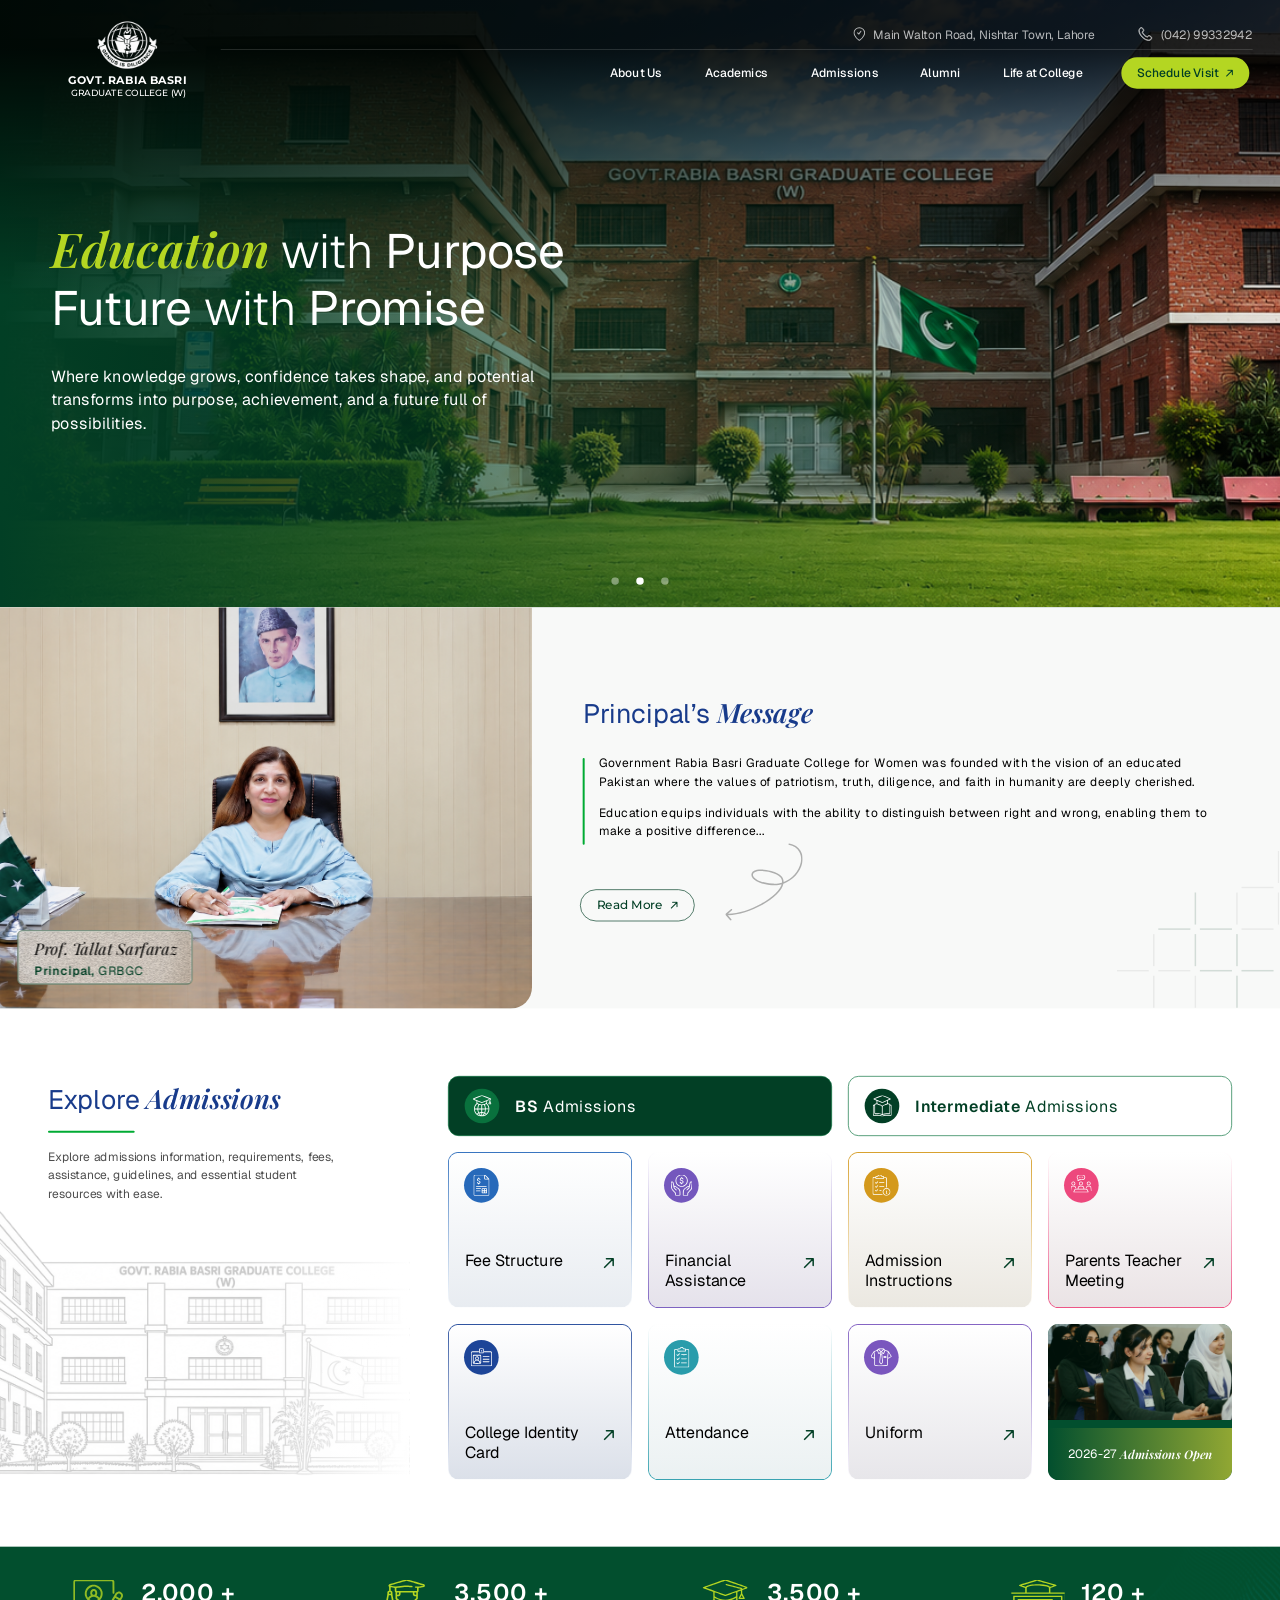
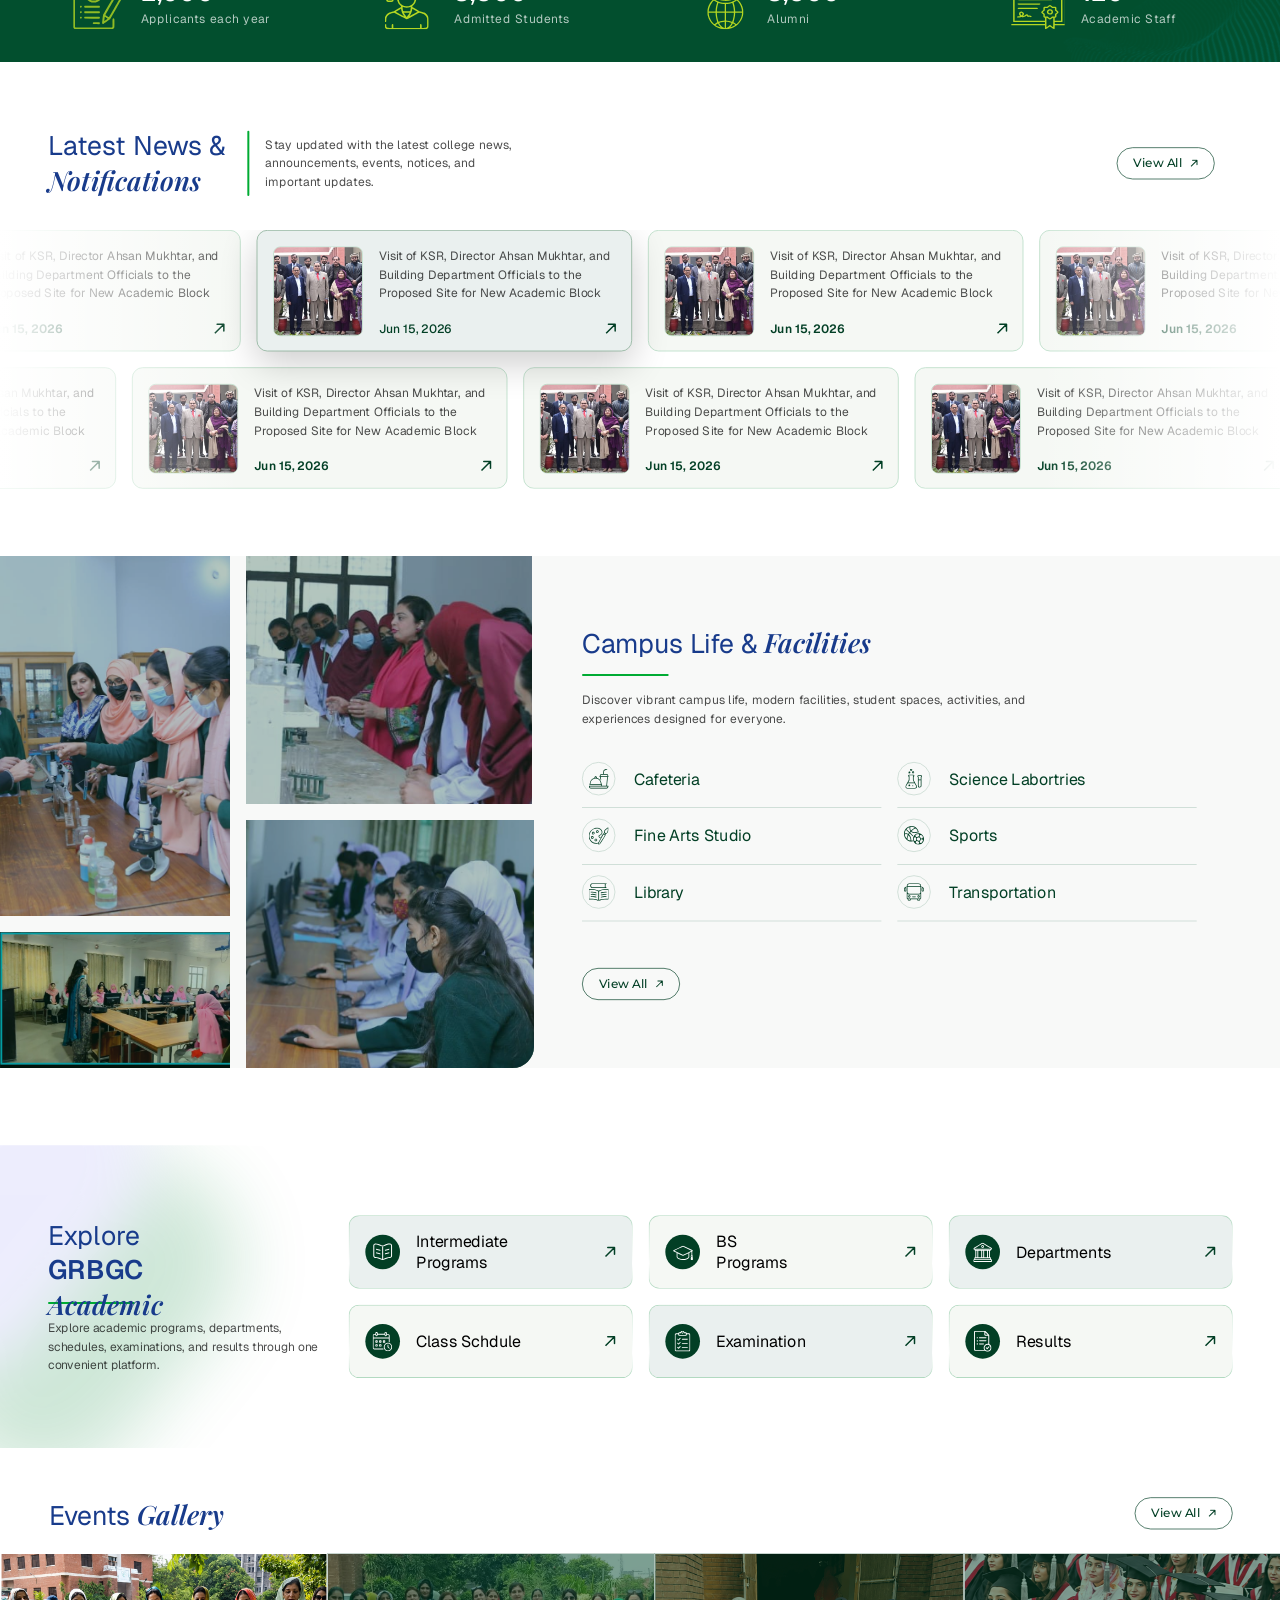
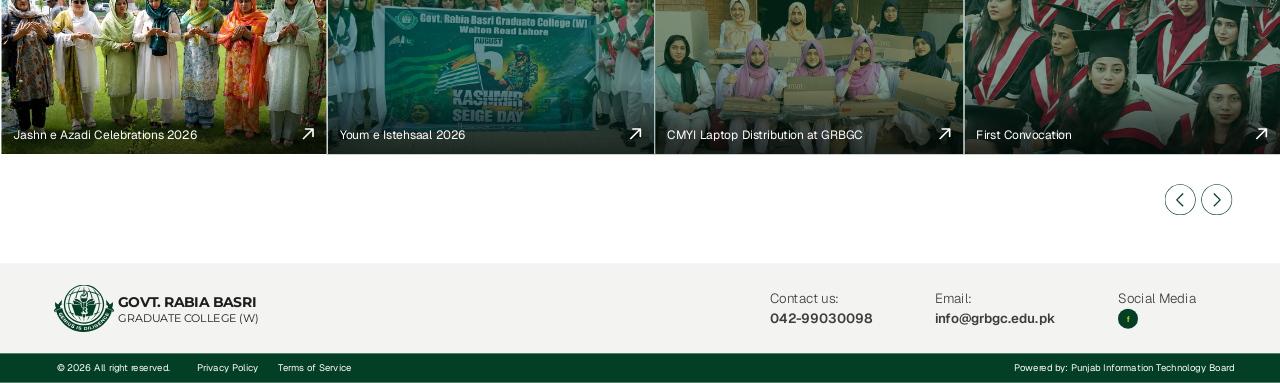
==== commit 11d6b7de: ".." ====
--- a/Task 2/rabia-basri-college/index.html
+++ b/Task 2/rabia-basri-college/index.html
@@ -2,779 +2,381 @@
 <html lang="en">
 <head>
   <meta charset="UTF-8">
-  <meta name="viewport" content="width=device-width, initial-scale=1.0">
+  <meta name="viewport" content="width=device-width, initial-scale=1">
   <title>Govt. Rabia Basri Graduate College (W)</title>
-  
-  <!-- Favicon -->
-  <link rel="icon" type="image/png" href="images/logo-green.png">
-  
-  <!-- Google Fonts: Plus Jakarta Sans & Playfair Display -->
+  <meta name="description" content="Government Rabia Basri Graduate College for Women, Main Walton Road, Nishtar Town, Lahore. Education with purpose, a future with promise.">
   <link rel="preconnect" href="https://fonts.googleapis.com">
   <link rel="preconnect" href="https://fonts.gstatic.com" crossorigin>
-  <link href="https://fonts.googleapis.com/css2?family=Playfair+Display:ital,wght@1,600;1,700&family=Plus+Jakarta+Sans:wght@400;500;600;700;800&display=swap" rel="stylesheet">
-  
-  <!-- Bootstrap 5.3 CSS -->
-  <link href="https://cdn.jsdelivr.net/npm/bootstrap@5.3.3/dist/css/bootstrap.min.css" rel="stylesheet">
-  
-  <!-- Bootstrap Icons & Font Awesome -->
-  <link rel="stylesheet" href="https://cdn.jsdelivr.net/npm/bootstrap-icons@1.11.3/font/bootstrap-icons.min.css">
-  <link rel="stylesheet" href="https://cdnjs.cloudflare.com/ajax/libs/font-awesome/6.5.1/css/all.min.css">
-  
-  <!-- Custom Figma-Exact Stylesheet -->
-  <link rel="stylesheet" href="css/style.css">
+  <link href="https://fonts.googleapis.com/css2?family=Geist:wght@300;400;500;600;700&family=Montserrat:wght@400;500;600;700&family=Playfair+Display:ital,wght@1,400;1,600&display=swap" rel="stylesheet">
+  <link rel="stylesheet" href="css/styles.css">
 </head>
 <body>
-
-  <!-- ========================================================================
-       TOP HEADER & NAVIGATION (Transparent overlay over Hero)
-       ======================================================================== -->
-  <header class="header-overlay">
-    <div class="container-fluid px-lg-5">
-      <!-- Top info line: Location & Phone -->
-      <div class="header-top-info d-none d-md-flex">
-        <span>
-          <i class="bi bi-geo-alt"></i> Main Walton Road, Nishtar Town, Lahore
-        </span>
-        <a href="tel:04299332942">
-          <i class="bi bi-telephone"></i> (042) 99332942
-        </a>
-      </div>
-
-      <!-- Main Navigation line: Logo, Links, CTA -->
-      <div class="d-flex align-items-center justify-content-between">
-        <!-- Logo -->
-        <a href="#home" class="d-flex align-items-center text-decoration-none">
-          <img src="images/logo-white.png" alt="Govt. Rabia Basri Graduate College (W)" class="header-logo-img">
-        </a>
-
-        <!-- Desktop Nav Links -->
-        <div class="d-none d-lg-flex align-items-center gap-4">
-          <a href="#about" class="nav-link-item">About Us</a>
-          <a href="#academics" class="nav-link-item">Academics</a>
-          <a href="#admissions" class="nav-link-item">Admissions</a>
-          <a href="#alumni" class="nav-link-item">Alumni</a>
-          <a href="#campus-life" class="nav-link-item">Life at College</a>
-          <a href="#contact" class="btn-schedule-visit">
-            <span>Schedule Visit</span>
-            <i class="bi bi-arrow-up-right"></i>
+  <div class="viewport">
+    <div class="stage" id="stage">
+
+      <header class="sec hero" id="top">
+        <img class="hero-photo" src="assets/hero-4d778e.png" alt="Front view of Govt. Rabia Basri Graduate College, a red-brick campus with the national flag">
+        <div class="hero-wash"></div>
+        <div class="hero-top"></div>
+
+        <div class="topbar">
+          <a class="brand" href="#top">
+            <img src="assets/logo.png" alt="College emblem">
+            <strong>Govt. Rabia Basri</strong>
+            <span>Graduate College (W)</span>
           </a>
-        </div>
-
-        <!-- Mobile Menu Toggle Button -->
-        <button class="btn btn-outline-light d-lg-none rounded-pill px-3 py-1" type="button" data-bs-toggle="collapse" data-bs-target="#mobileNav">
-          <i class="bi bi-list fs-4"></i>
-        </button>
-      </div>
-
-      <!-- Mobile Collapse Menu -->
-      <div class="collapse d-lg-none mt-3" id="mobileNav">
-        <div class="bg-dark p-3 rounded-3">
-          <a href="#about" class="d-block text-white py-2 text-decoration-none fw-semibold">About Us</a>
-          <a href="#academics" class="d-block text-white py-2 text-decoration-none fw-semibold">Academics</a>
-          <a href="#admissions" class="d-block text-white py-2 text-decoration-none fw-semibold">Admissions</a>
-          <a href="#alumni" class="d-block text-white py-2 text-decoration-none fw-semibold">Alumni</a>
-          <a href="#campus-life" class="d-block text-white py-2 text-decoration-none fw-semibold">Life at College</a>
-          <a href="#contact" class="btn-schedule-visit w-100 justify-content-center mt-2">
-            <span>Schedule Visit</span>
-            <i class="bi bi-arrow-up-right"></i>
+          <div class="top-rule"></div>
+          <a class="contact-chip addr" href="#footer">
+            <img src="assets/icons/pin.svg" alt="">
+            Main Walton Road, Nishtar Town, Lahore
           </a>
-        </div>
-      </div>
-    </div>
-  </header>
-
-  <!-- ========================================================================
-       HERO BANNER SECTION
-       ======================================================================== -->
-  <section id="home" class="hero-figma">
-    <div class="container-fluid px-lg-5">
-      <div class="hero-text-wrap">
-        <h1 class="hero-main-heading">
-          <span class="hero-education-word">Education</span> with Purpose<br>
-          Future with Promise
-        </h1>
-        <p class="hero-desc-text">
-          Where knowledge grows, confidence takes shape, and potential transforms into purpose, achievement, and a future full of possibilities.
-        </p>
-      </div>
-    </div>
-
-    <!-- Carousel indicator dots at bottom center -->
-    <div class="hero-carousel-dots">
-      <span class="hero-dot"></span>
-      <span class="hero-dot active"></span>
-      <span class="hero-dot"></span>
-    </div>
-  </section>
-
-  <!-- ========================================================================
-       PRINCIPAL'S MESSAGE SECTION
-       ======================================================================== -->
-  <section id="about" class="section-principal">
-    <div class="container-fluid px-lg-5">
-      <div class="row align-items-center g-5">
-        <!-- Photo with badge -->
-        <div class="col-lg-5">
-          <div class="principal-photo-container">
-            <img src="images/principal.jpg" alt="Prof. Tallat Sarfaraz, Principal GRBGC" class="principal-photo-img">
-            <div class="principal-badge-box">
-              <div class="principal-badge-name">Prof. Tallat Sarfaraz</div>
-              <div class="principal-badge-role">Principal, GRBGC</div>
+          <a class="contact-chip phone" href="tel:04299332942">
+            <img src="assets/icons/phone.svg" alt="">
+            (042) 99332942
+          </a>
+          <nav aria-label="Primary">
+            <a class="nav-link about" href="#principal">About Us</a>
+            <a class="nav-link academics" href="#academics">Academics</a>
+            <a class="nav-link admissions" href="#admissions">Admissions</a>
+            <a class="nav-link alumni" href="#stats">Alumni</a>
+            <a class="nav-link life" href="#campus">Life at College</a>
+          </nav>
+          <a class="btn-lime" href="#footer">Schedule Visit <img src="assets/icons/arrow.svg" alt=""></a>
+        </div>
+
+        <div class="hero-copy">
+          <h1 class="line-a"><em>Education</em> <span class="light">with</span> Purpose</h1>
+          <h1 class="line-b">Future <span class="light">with</span> Promise</h1>
+          <p>Where knowledge grows, confidence takes shape, and potential transforms into purpose, achievement, and a future full of possibilities.</p>
+        </div>
+        <img class="hero-dots" src="assets/icons/hero-dots.svg" alt="">
+      </header>
+
+      <section class="sec principal" id="principal" aria-labelledby="principal-title">
+        <img class="principal-photo" src="assets/principal-4089b8.png" alt="Prof. Tallat Sarfaraz seated at her desk in the principal’s office">
+        <div class="nameplate">
+          <strong>Prof. Tallat Sarfaraz</strong>
+          <span><b>Principal,</b> GRBGC</span>
+        </div>
+        <span class="accent-bar"></span>
+        <div class="principal-copy">
+          <h2 class="kicker" id="principal-title">Principal’s <em>Message</em></h2>
+          <div class="principal-body">
+            <p class="lede">Government Rabia Basri Graduate College for Women was founded with the vision of an educated Pakistan where the values of patriotism, truth, diligence, and faith in humanity are deeply cherished.</p>
+            <p class="lede">Education equips individuals with the ability to distinguish between right and wrong, enabling them to make a positive difference...</p>
+          </div>
+          <a class="btn-outline" href="#principal">Read More <img src="assets/icons/arrow.svg" alt=""></a>
+        </div>
+        <img class="ring" src="assets/icons/ring.svg" alt="">
+        <img class="flourish" src="assets/icons/flourish.svg" alt="">
+      </section>
+
+      <section class="sec admissions" id="admissions" aria-labelledby="admissions-title">
+        <div class="adm-intro">
+          <h2 class="kicker" id="admissions-title">Explore <em>Admissions</em></h2>
+          <span class="rule"></span>
+          <p class="lede">Explore admissions information, requirements, fees, assistance, guidelines, and essential student resources with ease.</p>
+        </div>
+        <img class="adm-watermark" src="assets/admissions-bg-1269b2.png" alt="">
+        <div class="adm-fade"></div>
+
+        <div class="adm-grid">
+          <div class="adm-tabs">
+            <a class="adm-tab solid" href="#admissions">
+              <span class="bubble"><img src="assets/icons/icon-bs-adm.svg" alt=""></span>
+              <span><strong>BS</strong> Admissions</span>
+            </a>
+            <a class="adm-tab ghost" href="#admissions">
+              <span class="bubble"><img src="assets/icons/icon-inter-adm.svg" alt=""></span>
+              <span><strong>Intermediate</strong> Admissions</span>
+            </a>
+          </div>
+          <div class="adm-cards">
+            <a class="adm-card fee" href="#admissions">
+              <span class="bubble"><img src="assets/icons/icon-fee.svg" alt=""></span>
+              <span class="label">Fee Structure</span>
+              <img class="mark" src="assets/icons/card-mark.svg" alt="">
+            </a>
+            <a class="adm-card aid" href="#admissions">
+              <span class="bubble"><img src="assets/icons/icon-aid.svg" alt=""></span>
+              <span class="label">Financial Assistance</span>
+              <img class="mark" src="assets/icons/card-mark.svg" alt="">
+            </a>
+            <a class="adm-card instructions" href="#admissions">
+              <span class="bubble"><img src="assets/icons/icon-instructions.svg" alt=""></span>
+              <span class="label">Admission Instructions</span>
+              <img class="mark" src="assets/icons/card-mark.svg" alt="">
+            </a>
+            <a class="adm-card parents" href="#admissions">
+              <span class="bubble"><img src="assets/icons/icon-parents.svg" alt=""></span>
+              <span class="label">Parents Teacher Meeting</span>
+              <img class="mark" src="assets/icons/card-mark.svg" alt="">
+            </a>
+            <a class="adm-card id" href="#admissions">
+              <span class="bubble"><img src="assets/icons/icon-id.svg" alt=""></span>
+              <span class="label">College Identity Card</span>
+              <img class="mark" src="assets/icons/card-mark.svg" alt="">
+            </a>
+            <a class="adm-card attendance" href="#admissions">
+              <span class="bubble"><img src="assets/icons/icon-attendance.svg" alt=""></span>
+              <span class="label">Attendance</span>
+              <img class="mark" src="assets/icons/card-mark.svg" alt="">
+            </a>
+            <a class="adm-card uniform" href="#admissions">
+              <span class="bubble"><img src="assets/icons/icon-uniform.svg" alt=""></span>
+              <span class="label">Uniform</span>
+              <img class="mark" src="assets/icons/card-mark.svg" alt="">
+            </a>
+            <a class="open-card" href="#admissions">
+              <span class="open-photo"><img src="assets/admissions-open.png" alt="Students on campus during admissions"></span>
+              <span class="open-label"><span class="yr">2026-27</span> <em>Admissions Open</em></span>
+            </a>
+          </div>
+        </div>
+      </section>
+
+      <section class="sec stats" id="stats" aria-label="College in numbers">
+        <img class="stats-pattern" src="assets/pattern.png" alt="">
+        <div class="stats-row">
+          <div class="stat">
+            <img src="assets/icons/icon-stat.svg" alt="">
+            <div><strong>2,000 +</strong><span>Applicants each year</span></div>
+          </div>
+          <div class="stat">
+            <img src="assets/icons/icon-stat-admitted.svg" alt="">
+            <div><strong>3,500 +</strong><span>Admitted Students</span></div>
+          </div>
+          <div class="stat">
+            <img src="assets/icons/icon-stat-alumni.svg" alt="">
+            <div><strong>3,500 +</strong><span>Alumni</span></div>
+          </div>
+          <div class="stat">
+            <img src="assets/icons/icon-stat-staff.svg" alt="">
+            <div><strong>120 +</strong><span>Academic Staff</span></div>
+          </div>
+        </div>
+      </section>
+
+      <section class="sec news" id="news" aria-labelledby="news-title">
+        <div class="news-head">
+          <h2 class="kicker tall" id="news-title">Latest News &amp;<br><em>Notifications</em></h2>
+          <span class="vbar"></span>
+          <p class="lede">Stay updated with the latest college news, announcements, events, notices, and important updates.</p>
+        </div>
+        <a class="btn-outline" href="#news">View All <img src="assets/icons/arrow.svg" alt=""></a>
+        <div class="news-track">
+          <article class="news-card is-strong" style="left:-202px;top:0">
+            <a class="inner" href="#news">
+              <div class="thumb"><img src="assets/news-thumb.png" alt=""></div>
+              <div class="news-copy">
+                <h3>Visit of KSR, Director Ahsan Mukhtar, and Building Department Officials to the Proposed Site for New Academic Block</h3>
+                <div class="news-meta"><time datetime="2026-06-15">Jun 15, 2026</time><img src="assets/icons/chevron.svg" alt=""></div>
+              </div>
+            </a>
+          </article>
+          <article class="news-card is-strong" style="left:-389px;top:206px">
+            <a class="inner" href="#news">
+              <div class="thumb"><img src="assets/news-thumb.png" alt=""></div>
+              <div class="news-copy">
+                <h3>Visit of KSR, Director Ahsan Mukhtar, and Building Department Officials to the Proposed Site for New Academic Block</h3>
+                <div class="news-meta"><time datetime="2026-06-15">Jun 15, 2026</time><img src="assets/icons/chevron.svg" alt=""></div>
+              </div>
+            </a>
+          </article>
+          <article class="news-card is-featured" style="left:385px;top:0">
+            <a class="inner" href="#news">
+              <div class="thumb"><img src="assets/news-thumb.png" alt="Officials visiting the proposed site for the new academic block"></div>
+              <div class="news-copy">
+                <h3>Visit of KSR, Director Ahsan Mukhtar, and Building Department Officials to the Proposed Site for New Academic Block</h3>
+                <div class="news-meta"><time datetime="2026-06-15">Jun 15, 2026</time><img src="assets/icons/chevron.svg" alt=""></div>
+              </div>
+            </a>
+          </article>
+          <article class="news-card" style="left:198px;top:206px">
+            <a class="inner" href="#news">
+              <div class="thumb"><img src="assets/news-thumb.png" alt=""></div>
+              <div class="news-copy">
+                <h3>Visit of KSR, Director Ahsan Mukhtar, and Building Department Officials to the Proposed Site for New Academic Block</h3>
+                <div class="news-meta"><time datetime="2026-06-15">Jun 15, 2026</time><img src="assets/icons/chevron.svg" alt=""></div>
+              </div>
+            </a>
+          </article>
+          <article class="news-card" style="left:972px;top:0">
+            <a class="inner" href="#news">
+              <div class="thumb"><img src="assets/news-thumb.png" alt=""></div>
+              <div class="news-copy">
+                <h3>Visit of KSR, Director Ahsan Mukhtar, and Building Department Officials to the Proposed Site for New Academic Block</h3>
+                <div class="news-meta"><time datetime="2026-06-15">Jun 15, 2026</time><img src="assets/icons/chevron.svg" alt=""></div>
+              </div>
+            </a>
+          </article>
+          <article class="news-card" style="left:785px;top:206px">
+            <a class="inner" href="#news">
+              <div class="thumb"><img src="assets/news-thumb.png" alt=""></div>
+              <div class="news-copy">
+                <h3>Visit of KSR, Director Ahsan Mukhtar, and Building Department Officials to the Proposed Site for New Academic Block</h3>
+                <div class="news-meta"><time datetime="2026-06-15">Jun 15, 2026</time><img src="assets/icons/chevron.svg" alt=""></div>
+              </div>
+            </a>
+          </article>
+          <article class="news-card is-strong" style="left:1559px;top:0">
+            <a class="inner" href="#news">
+              <div class="thumb"><img src="assets/news-thumb.png" alt=""></div>
+              <div class="news-copy">
+                <h3>Visit of KSR, Director Ahsan Mukhtar, and Building Department Officials to the Proposed Site for New Academic Block</h3>
+                <div class="news-meta"><time datetime="2026-06-15">Jun 15, 2026</time><img src="assets/icons/chevron.svg" alt=""></div>
+              </div>
+            </a>
+          </article>
+          <article class="news-card is-strong" style="left:1372px;top:206px">
+            <a class="inner" href="#news">
+              <div class="thumb"><img src="assets/news-thumb.png" alt=""></div>
+              <div class="news-copy">
+                <h3>Visit of KSR, Director Ahsan Mukhtar, and Building Department Officials to the Proposed Site for New Academic Block</h3>
+                <div class="news-meta"><time datetime="2026-06-15">Jun 15, 2026</time><img src="assets/icons/chevron.svg" alt=""></div>
+              </div>
+            </a>
+          </article>
+        </div>
+        <div class="fade-left"></div>
+        <div class="fade-right"></div>
+      </section>
+
+      <section class="sec campus" id="campus" aria-labelledby="campus-title">
+        <div class="collage">
+          <div class="shot a"><img src="assets/campus-1.png" alt="Students gathered in a campus corridor"></div>
+          <div class="shot b"><img src="assets/campus-2.png" alt="College courtyard and gardens"></div>
+          <div class="shot c"><img src="assets/campus-3.png" alt="Students in a classroom"></div>
+          <div class="shot d"><img src="assets/campus-4.png" alt="Campus building exterior"></div>
+        </div>
+        <div class="campus-copy">
+          <h2 class="kicker" id="campus-title"><b>Campus Life &amp;</b> <em>Facilities</em></h2>
+          <span class="rule"></span>
+          <p class="lede">Discover vibrant campus life, modern facilities, student spaces, activities, and experiences designed for everyone.</p>
+          <div class="facilities">
+            <div class="facility"><span class="disc"><img src="assets/icons/icon-cafe.svg" alt=""></span><span>Cafeteria</span></div>
+            <div class="facility"><span class="disc"><img src="assets/icons/icon-labs.svg" alt=""></span><span>Science Labortries</span></div>
+            <div class="facility"><span class="disc"><img src="assets/icons/icon-arts.svg" alt=""></span><span>Fine Arts Studio</span></div>
+            <div class="facility"><span class="disc"><img src="assets/icons/icon-sports.svg" alt=""></span><span>Sports</span></div>
+            <div class="facility"><span class="disc"><img src="assets/icons/icon-library.svg" alt=""></span><span>Library</span></div>
+            <div class="facility"><span class="disc"><img src="assets/icons/icon-transport.svg" alt=""></span><span>Transportation</span></div>
+          </div>
+          <a class="btn-outline" href="#campus">View All <img src="assets/icons/arrow.svg" alt=""></a>
+        </div>
+      </section>
+
+      <section class="sec academics" id="academics" aria-labelledby="academics-title">
+        <img class="ac-pattern" src="assets/icons/pattern-lines.svg" alt="">
+        <div class="ac-intro">
+          <h2 class="kicker tall" id="academics-title">Explore<br><b>GRBGC</b> <em>Academic</em></h2>
+          <span class="rule"></span>
+          <p class="lede">Explore academic programs, departments, schedules, examinations, and results through one convenient platform.</p>
+        </div>
+        <div class="ac-grid">
+          <a class="ac-card" href="#academics"><span class="bubble"><img src="assets/icons/icon-programs.svg" alt=""></span><span class="name wrap">Intermediate Programs</span><img class="chev" src="assets/icons/chevron.svg" alt=""></a>
+          <a class="ac-card" href="#academics"><span class="bubble"><img src="assets/icons/icon-bs.svg" alt=""></span><span class="name wrap">BS<br>Programs</span><img class="chev" src="assets/icons/chevron.svg" alt=""></a>
+          <a class="ac-card" href="#academics"><span class="bubble"><img src="assets/icons/icon-departments.svg" alt=""></span><span class="name">Departments</span><img class="chev" src="assets/icons/chevron.svg" alt=""></a>
+          <a class="ac-card" href="#academics"><span class="bubble"><img src="assets/icons/icon-schedule.svg" alt=""></span><span class="name">Class Schdule</span><img class="chev" src="assets/icons/chevron.svg" alt=""></a>
+          <a class="ac-card" href="#academics"><span class="bubble"><img src="assets/icons/icon-exam.svg" alt=""></span><span class="name">Examination</span><img class="chev" src="assets/icons/chevron.svg" alt=""></a>
+          <a class="ac-card" href="#academics"><span class="bubble"><img src="assets/icons/icon-results.svg" alt=""></span><span class="name">Results</span><img class="chev" src="assets/icons/chevron.svg" alt=""></a>
+        </div>
+      </section>
+
+      <section class="sec events" id="events" aria-labelledby="events-title">
+        <h2 class="kicker" id="events-title"><b>Events</b> <em>Gallery</em></h2>
+        <a class="btn-outline" href="#events">View All <img src="assets/icons/arrow.svg" alt=""></a>
+        <div class="event-row">
+          <figure class="event azadi">
+            <img class="cover" src="assets/event-azadi.png" alt="Students celebrating Independence Day">
+            <div class="event-shade"></div>
+            <figcaption>Jashn e Azadi Celebrations 2026</figcaption>
+            <img class="go" src="assets/icons/chevron.svg" alt="">
+          </figure>
+          <figure class="event istehsaal">
+            <img class="cover" src="assets/event-istehsaal.png" alt="Youm-e-Istehsal observance on campus">
+            <div class="event-shade"></div>
+            <figcaption>Youm e Istehsaal 2026</figcaption>
+            <img class="go" src="assets/icons/chevron.svg" alt="">
+          </figure>
+          <figure class="event laptops">
+            <img class="cover" src="assets/event-laptops.png" alt="Laptop distribution ceremony">
+            <div class="event-shade"></div>
+            <figcaption>CMYI Laptop Distribution at GRBGC</figcaption>
+            <img class="go" src="assets/icons/chevron.svg" alt="">
+          </figure>
+          <figure class="event convocation">
+            <img class="cover" src="assets/event-convocation.png" alt="First convocation of the college">
+            <div class="event-shade"></div>
+            <figcaption>First Convocation</figcaption>
+            <img class="go" src="assets/icons/chevron.svg" alt="">
+          </figure>
+        </div>
+        <img class="gallery-nav" src="assets/icons/gallery-nav.svg" alt="Previous and next events">
+      </section>
+
+      <footer class="sec footer" id="footer">
+        <div class="footer-main">
+          <div class="footer-brand">
+            <img src="assets/icons/footer-logo.svg" alt="College emblem">
+            <div>
+              <strong>Govt. Rabia Basri</strong>
+              <span>Graduate College (W)</span>
             </div>
           </div>
-        </div>
-
-        <!-- Text Quote and Read More -->
-        <div class="col-lg-7">
-          <h2 class="display-6 fw-bold">
-            Principal's <span class="font-serif-italic">Message</span>
-          </h2>
-
-          <div class="principal-quote-container">
-            <p class="principal-quote-p">
-              Government Rabia Basri Graduate College for Women was founded with the vision of an educated Pakistan where the values of patriotism, truth, diligence, and faith in humanity are deeply cherished.
-            </p>
-            <p class="principal-quote-p">
-              Education equips individuals with the ability to distinguish between right and wrong, enabling them to make a positive difference...
-            </p>
-          </div>
-
-          <div class="d-flex align-items-center">
-            <a href="#about" class="btn-pill-readmore">
-              <span>Read More</span>
-              <i class="bi bi-arrow-up-right"></i>
-            </a>
-            <!-- Hand-drawn curved arrow SVG -->
-            <svg class="swoop-arrow-svg" viewBox="0 0 100 60" fill="none" xmlns="http://www.w3.org/2000/svg">
-              <path d="M10 50 C 40 55, 70 30, 85 10 C 95 0, 75 10, 65 25 C 60 35, 75 45, 90 35" stroke="#94A3B8" stroke-width="2" stroke-linecap="round" fill="none"/>
-              <path d="M10 50 L22 42 M10 50 L18 58" stroke="#94A3B8" stroke-width="2" stroke-linecap="round"/>
-            </svg>
-          </div>
-        </div>
-      </div>
-    </div>
-  </section>
-
-  <!-- ========================================================================
-       EXPLORE ADMISSIONS SECTION
-       ======================================================================== -->
-  <section id="admissions" class="section-admissions">
-    <!-- College Building line sketch watermark in background -->
-    <img src="images/building-sketch.png" alt="GRBGC Building Sketch" class="building-sketch-bg">
-
-    <div class="container-fluid px-lg-5 position-relative z-2">
-      <div class="row align-items-end mb-4">
-        <div class="col-lg-6">
-          <h2 class="admissions-header-title">
-            Explore <span class="font-serif-italic">Admissions</span>
-          </h2>
-          <div class="title-underline-green"></div>
-          <p class="admissions-header-desc">
-            Explore admissions information, requirements, fees, assistance, guidelines, and essential student resources with ease.
-          </p>
-        </div>
-
-        <div class="col-lg-6 text-lg-end mt-3 mt-lg-0">
-          <div class="admissions-tabs-group">
-            <button class="btn-admission-tab active" id="btn-tab-bs">
-              <span class="tab-icon-circle"><i class="fa-solid fa-graduation-cap"></i></span>
-              <span>BS Admissions</span>
-            </button>
-            <button class="btn-admission-tab outline" id="btn-tab-inter">
-              <span class="tab-icon-circle"><i class="fa-solid fa-book-open"></i></span>
-              <span>Intermediate Admissions</span>
-            </button>
-          </div>
-        </div>
-      </div>
-
-      <!-- 8-Card Grid -->
-      <div class="row g-3">
-        <!-- Card 1: Fee Structure -->
-        <div class="col-6 col-md-4 col-lg-3">
-          <a href="#admissions" class="admission-card">
-            <div class="admission-card-icon blue">
-              <i class="fa-solid fa-file-invoice-dollar"></i>
-            </div>
-            <div class="admission-card-bottom">
-              <h3 class="admission-card-title">Fee Structure</h3>
-              <i class="bi bi-arrow-up-right admission-arrow"></i>
-            </div>
-          </a>
-        </div>
-
-        <!-- Card 2: Financial Assistance -->
-        <div class="col-6 col-md-4 col-lg-3">
-          <a href="#admissions" class="admission-card">
-            <div class="admission-card-icon purple">
-              <i class="fa-solid fa-hand-holding-dollar"></i>
-            </div>
-            <div class="admission-card-bottom">
-              <h3 class="admission-card-title">Financial Assistance</h3>
-              <i class="bi bi-arrow-up-right admission-arrow"></i>
-            </div>
-          </a>
-        </div>
-
-        <!-- Card 3: Admission Instructions -->
-        <div class="col-6 col-md-4 col-lg-3">
-          <a href="#admissions" class="admission-card">
-            <div class="admission-card-icon amber">
-              <i class="fa-solid fa-clipboard-list"></i>
-            </div>
-            <div class="admission-card-bottom">
-              <h3 class="admission-card-title">Admission Instructions</h3>
-              <i class="bi bi-arrow-up-right admission-arrow"></i>
-            </div>
-          </a>
-        </div>
-
-        <!-- Card 4: Parents Teacher Meeting -->
-        <div class="col-6 col-md-4 col-lg-3">
-          <a href="#admissions" class="admission-card">
-            <div class="admission-card-icon pink">
-              <i class="fa-solid fa-users-line"></i>
-            </div>
-            <div class="admission-card-bottom">
-              <h3 class="admission-card-title">Parents Teacher Meeting</h3>
-              <i class="bi bi-arrow-up-right admission-arrow"></i>
-            </div>
-          </a>
-        </div>
-
-        <!-- Card 5: College Identity Card -->
-        <div class="col-6 col-md-4 col-lg-3">
-          <a href="#admissions" class="admission-card">
-            <div class="admission-card-icon blue">
-              <i class="fa-solid fa-id-card"></i>
-            </div>
-            <div class="admission-card-bottom">
-              <h3 class="admission-card-title">College Identity Card</h3>
-              <i class="bi bi-arrow-up-right admission-arrow"></i>
-            </div>
-          </a>
-        </div>
-
-        <!-- Card 6: Attendance -->
-        <div class="col-6 col-md-4 col-lg-3">
-          <a href="#admissions" class="admission-card">
-            <div class="admission-card-icon teal">
-              <i class="fa-solid fa-clipboard-check"></i>
-            </div>
-            <div class="admission-card-bottom">
-              <h3 class="admission-card-title">Attendance</h3>
-              <i class="bi bi-arrow-up-right admission-arrow"></i>
-            </div>
-          </a>
-        </div>
-
-        <!-- Card 7: Uniform -->
-        <div class="col-6 col-md-4 col-lg-3">
-          <a href="#admissions" class="admission-card">
-            <div class="admission-card-icon deep-purple">
-              <i class="fa-solid fa-shirt"></i>
-            </div>
-            <div class="admission-card-bottom">
-              <h3 class="admission-card-title">Uniform</h3>
-              <i class="bi bi-arrow-up-right admission-arrow"></i>
-            </div>
-          </a>
-        </div>
-
-        <!-- Card 8: Split Image Card (2026-27 Admissions Open) -->
-        <div class="col-6 col-md-4 col-lg-3">
-          <div class="admission-card-split">
-            <div class="admission-split-top">
-              <img src="images/Frame 27.jpg" alt="Students in Classroom">
-            </div>
-            <div class="admission-split-bottom">
-              2026-27 <span>Admissions Open</span>
-            </div>
-          </div>
-        </div>
-      </div>
-    </div>
-  </section>
-
-  <!-- ========================================================================
-       KEY STATISTICS COUNTER BANNER
-       ======================================================================== -->
-  <section class="section-stats-figma">
-    <div class="stats-contour-lines"></div>
-    <div class="container-fluid px-lg-5 position-relative z-2">
-      <div class="row g-4">
-        <!-- Stat 1 -->
-        <div class="col-6 col-lg-3">
-          <div class="stat-box-figma">
-            <div class="stat-icon-figma">
-              <i class="fa-solid fa-file-pen"></i>
+          <div class="footer-cols">
+            <div>
+              <p>Contact us:</p>
+              <a href="tel:04299030098">042-99030098</a>
             </div>
             <div>
-              <div class="stat-num-figma">2,000 +</div>
-              <div class="stat-label-figma">Applicants each year</div>
-            </div>
-          </div>
-        </div>
-
-        <!-- Stat 2 -->
-        <div class="col-6 col-lg-3">
-          <div class="stat-box-figma">
-            <div class="stat-icon-figma">
-              <i class="fa-solid fa-user-graduate"></i>
+              <p>Email:</p>
+              <a href="mailto:info@grbgc.edu.pk">info@grbgc.edu.pk</a>
             </div>
             <div>
-              <div class="stat-num-figma">3,500 +</div>
-              <div class="stat-label-figma">Admitted Students</div>
+              <p>Social Media</p>
+              <a class="social" href="https://facebook.com" aria-label="Facebook" target="_blank" rel="noopener">
+                <svg viewBox="0 0 24 24" aria-hidden="true"><path fill="#B4D622" d="M15.1 8.5h-2V7.1c0-.5.3-.6.6-.6H15V4.1h-2.2C10.4 4.1 10 5.8 10 7v1.5H8.2V11H10v9h3.1v-9h2l.4-2.5h-2.4z"/></svg>
+              </a>
             </div>
           </div>
         </div>
-
-        <!-- Stat 3 -->
-        <div class="col-6 col-lg-3">
-          <div class="stat-box-figma">
-            <div class="stat-icon-figma">
-              <i class="fa-solid fa-globe"></i>
-            </div>
-            <div>
-              <div class="stat-num-figma">3,500 +</div>
-              <div class="stat-label-figma">Alumni</div>
-            </div>
-          </div>
-        </div>
-
-        <!-- Stat 4 -->
-        <div class="col-6 col-lg-3">
-          <div class="stat-box-figma">
-            <div class="stat-icon-figma">
-              <i class="fa-solid fa-award"></i>
-            </div>
-            <div>
-              <div class="stat-num-figma">120 +</div>
-              <div class="stat-label-figma">Academic Staff</div>
-            </div>
-          </div>
-        </div>
-      </div>
-    </div>
-  </section>
-
-  <!-- ========================================================================
-       LATEST NEWS & NOTIFICATIONS SECTION
-       ======================================================================== -->
-  <section class="section-news-figma">
-    <div class="container-fluid px-lg-5">
-      <div class="d-flex align-items-center justify-content-between mb-4 flex-wrap gap-3">
-        <div class="news-heading-wrap">
-          <h2 class="display-6 fw-bold mb-0">
-            Latest News &<br>
-            <span class="font-serif-italic">Notifications</span>
-          </h2>
-          <div class="news-vert-line"></div>
-          <p class="news-sub-p d-none d-md-block">
-            Stay updated with the latest college news, announcements, events, notices, and important updates.
-          </p>
-        </div>
-        <div>
-          <a href="#news" class="btn-view-all-pill">
-            <span>View All</span>
-            <i class="bi bi-arrow-up-right"></i>
-          </a>
-        </div>
-      </div>
-
-      <!-- News Cards Row -->
-      <div class="row g-3">
-        <!-- News Item 1 -->
-        <div class="col-md-6 col-lg-3">
-          <a href="#news" class="news-card-figma">
-            <img src="images/Frame 29.jpg" alt="Faculty Visit" class="news-card-thumb">
-            <div class="news-card-content">
-              <h3 class="news-card-title">
-                Visit of KSR, Director Ahsan Mukhtar, and Building Department Officials to the Proposed Site for New Academic Block
-              </h3>
-              <div class="news-card-footer">
-                <span>Jun 15, 2026</span>
-                <i class="bi bi-arrow-up-right news-arrow-icon"></i>
-              </div>
-            </div>
-          </a>
-        </div>
-
-        <!-- News Item 2 -->
-        <div class="col-md-6 col-lg-3">
-          <a href="#news" class="news-card-figma">
-            <img src="images/Frame 29.jpg" alt="Faculty Visit" class="news-card-thumb">
-            <div class="news-card-content">
-              <h3 class="news-card-title">
-                Visit of KSR, Director Ahsan Mukhtar, and Building Department Officials to the Proposed Site for New Academic Block
-              </h3>
-              <div class="news-card-footer">
-                <span>Jun 15, 2026</span>
-                <i class="bi bi-arrow-up-right news-arrow-icon"></i>
-              </div>
-            </div>
-          </a>
-        </div>
-
-        <!-- News Item 3 -->
-        <div class="col-md-6 col-lg-3">
-          <a href="#news" class="news-card-figma">
-            <img src="images/Frame 29.jpg" alt="Faculty Visit" class="news-card-thumb">
-            <div class="news-card-content">
-              <h3 class="news-card-title">
-                Visit of KSR, Director Ahsan Mukhtar, and Building Department Officials to the Proposed Site for New Academic Block
-              </h3>
-              <div class="news-card-footer">
-                <span>Jun 15, 2026</span>
-                <i class="bi bi-arrow-up-right news-arrow-icon"></i>
-              </div>
-            </div>
-          </a>
-        </div>
-
-        <!-- News Item 4 -->
-        <div class="col-md-6 col-lg-3">
-          <a href="#news" class="news-card-figma">
-            <img src="images/Frame 29.jpg" alt="Faculty Visit" class="news-card-thumb">
-            <div class="news-card-content">
-              <h3 class="news-card-title">
-                Visit of KSR, Director Ahsan Mukhtar, and Building Department Officials to the Proposed Site for New Academic Block
-              </h3>
-              <div class="news-card-footer">
-                <span>Jun 15, 2026</span>
-                <i class="bi bi-arrow-up-right news-arrow-icon"></i>
-              </div>
-            </div>
-          </a>
-        </div>
-      </div>
-    </div>
-  </section>
-
-  <!-- ========================================================================
-       CAMPUS LIFE & FACILITIES SECTION
-       ======================================================================== -->
-  <section id="campus-life" class="section-campus-figma">
-    <div class="container-fluid px-lg-5">
-      <div class="row align-items-center g-5">
-        <!-- Left: Exact 4-photo collage -->
-        <div class="col-lg-6">
-          <div class="collage-grid-figma">
-            <!-- Tall left photo: science lab -->
-            <div class="collage-tall-left">
-              <img src="images/Frame 30.jpg" alt="Science Laboratory Students">
-            </div>
-
-            <!-- Top right photo: chemistry lab -->
-            <div class="collage-box-top-right">
-              <img src="images/Image.jpg" alt="Chemistry Lab Experiments">
-            </div>
-
-            <!-- Bottom right photo: computer lab -->
-            <div class="collage-box-bottom-right">
-              <img src="images/Image3.jpg" alt="Computer Lab Working">
-            </div>
-          </div>
-        </div>
-
-        <!-- Right: Facilities List -->
-        <div class="col-lg-6">
-          <h2 class="display-6 fw-bold mb-2">
-            Campus Life & <span class="font-serif-italic">Facilities</span>
-          </h2>
-          <div class="title-underline-green"></div>
-          <p class="text-muted mb-4">
-            Discover vibrant campus life, modern facilities, student spaces, activities, and experiences designed for everyone.
-          </p>
-
-          <!-- 2 Columns of facilities -->
-          <div class="facility-list-figma">
-            <!-- Item 1: Cafeteria -->
-            <div class="facility-item-row">
-              <div class="facility-circle-icon">
-                <i class="fa-solid fa-mug-saucer"></i>
-              </div>
-              <h3 class="facility-item-title">Cafeteria</h3>
-            </div>
-
-            <!-- Item 2: Science Labortries -->
-            <div class="facility-item-row">
-              <div class="facility-circle-icon">
-                <i class="fa-solid fa-flask-vial"></i>
-              </div>
-              <h3 class="facility-item-title">Science Labortries</h3>
-            </div>
-
-            <!-- Item 3: Fine Arts Studio -->
-            <div class="facility-item-row">
-              <div class="facility-circle-icon">
-                <i class="fa-solid fa-palette"></i>
-              </div>
-              <h3 class="facility-item-title">Fine Arts Studio</h3>
-            </div>
-
-            <!-- Item 4: Sports -->
-            <div class="facility-item-row">
-              <div class="facility-circle-icon">
-                <i class="fa-solid fa-volleyball"></i>
-              </div>
-              <h3 class="facility-item-title">Sports</h3>
-            </div>
-
-            <!-- Item 5: Library -->
-            <div class="facility-item-row">
-              <div class="facility-circle-icon">
-                <i class="fa-solid fa-book-open"></i>
-              </div>
-              <h3 class="facility-item-title">Library</h3>
-            </div>
-
-            <!-- Item 6: Transportation -->
-            <div class="facility-item-row">
-              <div class="facility-circle-icon">
-                <i class="fa-solid fa-bus-simple"></i>
-              </div>
-              <h3 class="facility-item-title">Transportation</h3>
-            </div>
-          </div>
-
-          <a href="#facilities" class="btn-view-all-pill">
-            <span>View All</span>
-            <i class="bi bi-arrow-up-right"></i>
-          </a>
-        </div>
-      </div>
-    </div>
-  </section>
-
-  <!-- ========================================================================
-       EXPLORE GRBGC ACADEMIC SECTION
-       ======================================================================== -->
-  <section id="academics" class="section-explore-academic">
-    <div class="container-fluid px-lg-5">
-      <div class="academic-wrapper-card">
-        <div class="row align-items-center g-4">
-          <!-- Left: Title & Description -->
-          <div class="col-lg-4">
-            <h2 class="display-6 fw-bold mb-2">
-              Explore<br>
-              GRBGC <span class="font-serif-italic">Academic</span>
-            </h2>
-            <div class="title-underline-green"></div>
-            <p class="text-muted mb-0">
-              Explore academic programs, departments, schedules, examinations, and results through one convenient platform.
-            </p>
-          </div>
-
-          <!-- Right: 6 Interactive Cards -->
-          <div class="col-lg-8">
-            <div class="row g-3">
-              <!-- Card 1: Intermediate Programs -->
-              <div class="col-md-6 col-lg-4">
-                <a href="#admissions" class="academic-card-figma">
-                  <div class="academic-card-left">
-                    <div class="academic-icon-circle">
-                      <i class="fa-solid fa-book-open"></i>
-                    </div>
-                    <h3 class="academic-title">Intermediate<br>Programs</h3>
-                  </div>
-                  <i class="bi bi-arrow-up-right"></i>
-                </a>
-              </div>
-
-              <!-- Card 2: BS Programs -->
-              <div class="col-md-6 col-lg-4">
-                <a href="#admissions" class="academic-card-figma">
-                  <div class="academic-card-left">
-                    <div class="academic-icon-circle">
-                      <i class="fa-solid fa-graduation-cap"></i>
-                    </div>
-                    <h3 class="academic-title">BS<br>Programs</h3>
-                  </div>
-                  <i class="bi bi-arrow-up-right"></i>
-                </a>
-              </div>
-
-              <!-- Card 3: Departments -->
-              <div class="col-md-6 col-lg-4">
-                <a href="#academics" class="academic-card-figma">
-                  <div class="academic-card-left">
-                    <div class="academic-icon-circle">
-                      <i class="fa-solid fa-landmark"></i>
-                    </div>
-                    <h3 class="academic-title">Departments</h3>
-                  </div>
-                  <i class="bi bi-arrow-up-right"></i>
-                </a>
-              </div>
-
-              <!-- Card 4: Class Schdule -->
-              <div class="col-md-6 col-lg-4">
-                <a href="#academics" class="academic-card-figma">
-                  <div class="academic-card-left">
-                    <div class="academic-icon-circle">
-                      <i class="fa-solid fa-calendar-days"></i>
-                    </div>
-                    <h3 class="academic-title">Class<br>Schdule</h3>
-                  </div>
-                  <i class="bi bi-arrow-up-right"></i>
-                </a>
-              </div>
-
-              <!-- Card 5: Examination -->
-              <div class="col-md-6 col-lg-4">
-                <a href="#academics" class="academic-card-figma">
-                  <div class="academic-card-left">
-                    <div class="academic-icon-circle">
-                      <i class="fa-solid fa-clipboard-list"></i>
-                    </div>
-                    <h3 class="academic-title">Examination</h3>
-                  </div>
-                  <i class="bi bi-arrow-up-right"></i>
-                </a>
-              </div>
-
-              <!-- Card 6: Results -->
-              <div class="col-md-6 col-lg-4">
-                <a href="#academics" class="academic-card-figma">
-                  <div class="academic-card-left">
-                    <div class="academic-icon-circle">
-                      <i class="fa-solid fa-square-poll-vertical"></i>
-                    </div>
-                    <h3 class="academic-title">Results</h3>
-                  </div>
-                  <i class="bi bi-arrow-up-right"></i>
-                </a>
-              </div>
-            </div>
-          </div>
-        </div>
-      </div>
-    </div>
-  </section>
-
-  <!-- ========================================================================
-       EVENTS GALLERY SECTION
-       ======================================================================== -->
-  <section class="section-gallery-figma">
-    <div class="container-fluid px-lg-5">
-      <div class="d-flex align-items-center justify-content-between mb-4">
-        <h2 class="display-6 fw-bold mb-0">
-          Events <span class="font-serif-italic">Gallery</span>
-        </h2>
-        <a href="#gallery" class="btn-view-all-pill">
-          <span>View All</span>
-          <i class="bi bi-arrow-up-right"></i>
-        </a>
-      </div>
-
-      <!-- 4 Cards Row -->
-      <div class="gallery-grid-row">
-        <!-- Event 1 -->
-        <a href="images/Frame 32.jpg" class="gallery-card-figma" target="_blank">
-          <img src="images/Frame 32.jpg" alt="Jashn e Azadi Celebrations 2026">
-          <div class="gallery-overlay-figma">
-            <span>Jashn e Azadi Celebrations 2026</span>
-            <i class="bi bi-arrow-up-right"></i>
-          </div>
-        </a>
-
-        <!-- Event 2 -->
-        <a href="images/Frame 33.jpg" class="gallery-card-figma" target="_blank">
-          <img src="images/Frame 33.jpg" alt="Youm e Istehsaal 2026">
-          <div class="gallery-overlay-figma">
-            <span>Youm e Istehsaal 2026</span>
-            <i class="bi bi-arrow-up-right"></i>
-          </div>
-        </a>
-
-        <!-- Event 3 -->
-        <a href="images/Frame 34.jpg" class="gallery-card-figma" target="_blank">
-          <img src="images/Frame 34.jpg" alt="CMYI Laptop Distribution at GRBGC">
-          <div class="gallery-overlay-figma">
-            <span>CMYI Laptop Distribution at GRBGC</span>
-            <i class="bi bi-arrow-up-right"></i>
-          </div>
-        </a>
-
-        <!-- Event 4 -->
-        <a href="images/Frame 35.jpg" class="gallery-card-figma" target="_blank">
-          <img src="images/Frame 35.jpg" alt="First Convocation">
-          <div class="gallery-overlay-figma">
-            <span>First Convocation</span>
-            <i class="bi bi-arrow-up-right"></i>
-          </div>
-        </a>
-      </div>
-
-      <!-- Gallery Bottom Navigation Arrows -->
-      <div class="gallery-nav-arrows">
-        <button class="gallery-arrow-btn" aria-label="Previous Slide">
-          <i class="bi bi-chevron-left"></i>
-        </button>
-        <button class="gallery-arrow-btn" aria-label="Next Slide">
-          <i class="bi bi-chevron-right"></i>
-        </button>
-      </div>
-    </div>
-  </section>
-
-  <!-- ========================================================================
-       FOOTER SECTION
-       ======================================================================== -->
-  <footer id="contact" class="footer-figma">
-    <div class="container-fluid px-lg-5">
-      <div class="row align-items-center g-4">
-        <!-- Logo -->
-        <div class="col-md-3">
-          <img src="images/logo-green.png" alt="Govt. Rabia Basri Graduate College (W)" class="footer-logo-img">
-        </div>
-
-        <!-- Contact Phone -->
-        <div class="col-md-3">
-          <div class="footer-info-title">Contact us:</div>
-          <div class="footer-info-value">042-99030098</div>
-        </div>
-
-        <!-- Email -->
-        <div class="col-md-3">
-          <div class="footer-info-title">Email:</div>
-          <div class="footer-info-value">info@grbgc.edu.pk</div>
-        </div>
-
-        <!-- Social Media -->
-        <div class="col-md-3 text-md-end">
-          <div class="footer-info-title">Social Media</div>
-          <a href="https://facebook.com" target="_blank" class="social-circle-fb" aria-label="Facebook">
-            <i class="fa-brands fa-facebook-f"></i>
-          </a>
-        </div>
-      </div>
-    </div>
-  </footer>
-
-  <!-- Very Bottom Legal Bar -->
-  <div class="footer-bottom-bar-figma">
-    <div class="container-fluid px-lg-5">
-      <div class="d-flex align-items-center justify-content-between flex-wrap gap-2">
-        <div class="d-flex align-items-center">
-          <span>© 2026 All right reserved.</span>
-          <a href="#">Privacy Policy</a>
-          <a href="#">Terms of Service</a>
-        </div>
-
-        <div class="page-badge-pill">
-          1 / 1
-        </div>
-
-        <div>
-          <span>Powered by: Punjab Information Technology Board</span>
-        </div>
-      </div>
+        <div class="footer-bar">
+          <div class="legal">
+            <span>© 2026 All right reserved.</span>
+            <a class="privacy" href="#footer">Privacy Policy</a>
+            <a class="terms" href="#footer">Terms of Service</a>
+          </div>
+          <span class="powered">Powered by: Punjab Information Technology Board</span>
+        </div>
+      </footer>
     </div>
   </div>
-
-  <!-- Bootstrap 5.3 JS Bundle -->
-  <script src="https://cdn.jsdelivr.net/npm/bootstrap@5.3.3/dist/js/bootstrap.bundle.min.js"></script>
+  <script>
+    (function () {
+      var stage = document.getElementById("stage");
+      var viewport = document.querySelector(".viewport");
+      var PAGE_W = 1920;
+      var PAGE_H = 5375;
+      function fit() {
+        var width = document.documentElement.clientWidth;
+        var scale = Math.min(1, width / PAGE_W);
+        var offset = Math.max(0, (width - PAGE_W * scale) / 2);
+        stage.style.transform = "translateX(" + offset + "px) scale(" + scale + ")";
+        viewport.style.height = (PAGE_H * scale) + "px";
+      }
+      fit();
+      window.addEventListener("resize", fit);
+      document.querySelectorAll('a[href^="#"]').forEach(function (link) {
+        link.addEventListener("click", function (event) {
+          var id = link.getAttribute("href").slice(1);
+          var target = document.getElementById(id);
+          if (!target) return;
+          event.preventDefault();
+          var top = target.getBoundingClientRect().top + window.scrollY - 8;
+          window.scrollTo({ top: top, behavior: "smooth" });
+        });
+      });
+    })();
+  </script>
 </body>
 </html>
--- a/Task 2/rabia-basri-college/css/styles.css
+++ b/Task 2/rabia-basri-college/css/styles.css
@@ -0,0 +1,1141 @@
+:root {
+  --green: #023f25;
+  --green-deep: #024f2e;
+  --green-mid: #09713d;
+  --lime: #b4d622;
+  --lime-2: #91a733;
+  --blue: #183b8b;
+  --ink: #000000;
+  --ink-soft: rgba(0, 0, 0, 0.7);
+  --muted: #3d3d3d;
+  --footer-ink: #1e1e1e;
+  --paper: #f8f9f8;
+  --card: #f5f8f4;
+  --card-alt: #eaf0ef;
+  --line: #bed3c9;
+  --line-strong: #abd6bb;
+  --footer: #f3f3f2;
+  --geist: "Geist", "Segoe UI", sans-serif;
+  --playfair: "Playfair Display", Georgia, serif;
+  --mont: "Montserrat", "Segoe UI", sans-serif;
+  --page: 1920px;
+  color-scheme: light;
+}
+
+*,
+*::before,
+*::after { box-sizing: border-box; }
+
+html { scroll-behavior: smooth; }
+html, body { margin: 0; padding: 0; }
+
+body {
+  margin: 0;
+  background: #fff;
+  color: var(--ink);
+  font-family: var(--geist);
+  font-weight: 400;
+  -webkit-font-smoothing: antialiased;
+}
+
+a { color: inherit; text-decoration: none; }
+button { font: inherit; background: none; border: 0; padding: 0; cursor: pointer; }
+img { display: block; max-width: none; }
+p, h1, h2, h3 { margin: 0; }
+a:focus-visible, button:focus-visible { outline: 2px solid var(--lime); outline-offset: 3px; }
+
+/* ---------- Page frame (HTML scales .stage with JS) ---------- */
+.viewport {
+  position: relative;
+  width: 100%;
+  overflow: hidden;
+  background: #fff;
+}
+.stage {
+  position: absolute;
+  top: 0;
+  left: 0;
+  width: var(--page);
+  height: 5375px;
+  background: #fff;
+  transform-origin: top left;
+}
+.sec { position: absolute; left: 0; width: var(--page); }
+
+/* ---------- Shared pieces ---------- */
+.kicker {
+  font-family: var(--geist);
+  font-size: 40px;
+  font-weight: 400;
+  line-height: 53px;
+  color: var(--blue);
+  letter-spacing: 0;
+  white-space: nowrap;
+}
+.kicker.tall { line-height: 52px; white-space: normal; }
+.kicker b { font-weight: 600; }
+.kicker em {
+  font-family: var(--playfair);
+  font-style: italic;
+  font-weight: 600;
+}
+.lede {
+  font-size: 18px;
+  line-height: 28.02px;
+  letter-spacing: 0.02em;
+  color: var(--ink-soft);
+}
+.rule {
+  display: block;
+  width: 130px;
+  height: 3px;
+  margin: 22px 0 22px;
+  border-radius: 100px;
+  background: #00ab33;
+}
+
+.btn-outline {
+  display: inline-flex;
+  align-items: center;
+  justify-content: center;
+  gap: 12px;
+  height: 48px;
+  padding: 12px 24px;
+  border-radius: 100px;
+  border: 1px solid var(--green);
+  background: transparent;
+  color: var(--green);
+  font-family: var(--mont);
+  font-weight: 500;
+  font-size: 18px;
+  line-height: 22px;
+  letter-spacing: 0;
+  white-space: nowrap;
+}
+.btn-outline img { width: 12px; height: 12px; }
+.btn-outline:hover { background: rgba(2, 63, 37, 0.06); color: var(--green); }
+
+.btn-lime {
+  display: inline-flex;
+  align-items: center;
+  justify-content: center;
+  gap: 10px;
+  height: 47px;
+  padding: 12px 24px;
+  border-radius: 100px;
+  border: 0;
+  background: var(--lime);
+  color: var(--green);
+  font-family: var(--geist);
+  font-weight: 500;
+  font-size: 18px;
+  line-height: 23px;
+  white-space: nowrap;
+}
+.btn-lime img { width: 12px; height: 12px; }
+.btn-lime:hover { background: #c3e040; color: var(--green); }
+
+/* ---------- Hero ---------- */
+.hero {
+  top: 0;
+  height: 911px;
+  overflow: hidden;
+  color: #fff;
+  background: #023f25;
+}
+.hero-photo {
+  position: absolute;
+  left: -7.05px;
+  top: 0;
+  width: 1928.48px;
+  height: 910.67px;
+  object-fit: fill;
+}
+.hero-wash {
+  position: absolute;
+  inset: 0;
+  background: linear-gradient(270deg, rgba(0, 0, 0, 0) 0%, rgba(2, 63, 37, 1) 100%);
+}
+.hero-top {
+  position: absolute;
+  left: 0;
+  top: 0;
+  width: 1920px;
+  height: 445px;
+  background: linear-gradient(180deg, rgba(0, 0, 0, 0.86) 0%, rgba(0, 0, 0, 0.86) 16%, rgba(0, 0, 0, 0.57) 44%, rgba(0, 0, 0, 0) 100%);
+}
+.topbar {
+  position: absolute;
+  left: 102.71px;
+  top: 31px;
+  width: 1775.66px;
+  height: 114px;
+}
+.brand {
+  position: absolute;
+  left: 0;
+  top: 0;
+  width: 178px;
+  height: 114px;
+  color: #fff;
+}
+.brand img {
+  position: absolute;
+  left: 33.03px;
+  top: 0;
+  width: 110.08px;
+  height: 73.39px;
+  object-fit: contain;
+}
+.brand strong,
+.brand span {
+  position: absolute;
+  display: block;
+  font-family: var(--mont);
+  text-transform: uppercase;
+  white-space: nowrap;
+}
+.brand strong {
+  left: 0;
+  top: 78.61px;
+  width: 176px;
+  height: 21px;
+  font-weight: 700;
+  font-size: 17.01px;
+  line-height: 21px;
+  letter-spacing: 0;
+}
+.brand span {
+  left: 4.12px;
+  top: 99.96px;
+  width: 169px;
+  height: 18px;
+  font-weight: 500;
+  font-size: 13.01px;
+  line-height: 17.12px;
+}
+.top-rule {
+  position: absolute;
+  left: 228px;
+  top: 43px;
+  width: 1548px;
+  height: 1px;
+  background: rgba(255, 255, 255, 0.2);
+}
+.contact-chip {
+  position: absolute;
+  top: 9.03px;
+  display: flex;
+  align-items: center;
+  gap: 12px;
+  height: 22.02px;
+  opacity: 0.7;
+  font-size: 18px;
+  line-height: 23px;
+  font-weight: 400;
+  white-space: nowrap;
+}
+.contact-chip img { flex: 0 0 auto; width: 18px; height: 22px; }
+.contact-chip.phone img { width: 22px; height: 22px; }
+.contact-chip.addr { left: 1177.22px; width: 362.27px; }
+.contact-chip.phone { left: 1604.54px; width: 170.13px; }
+.nav-link {
+  position: absolute;
+  top: 67.07px;
+  height: 23px;
+  color: #fff;
+  font-size: 18px;
+  font-weight: 500;
+  line-height: 23px;
+  white-space: nowrap;
+}
+.nav-link:hover { color: var(--lime); }
+.nav-link.about { left: 811.95px; width: 78px; }
+.nav-link.academics { left: 955.05px; width: 94px; }
+.nav-link.admissions { left: 1114px; }
+.nav-link.alumni { left: 1278px; }
+.nav-link.life { left: 1402px; }
+.topbar .btn-lime {
+  position: absolute;
+  left: 1579.52px;
+  top: 55.06px;
+  height: 47.02px;
+  padding: 12.01px 24.02px;
+  gap: 10.01px;
+  border-radius: 100.07px;
+}
+
+.hero-copy {
+  position: absolute;
+  left: 76.05px;
+  top: 324.24px;
+  width: 778.58px;
+  height: 329.17px;
+  color: #fff;
+}
+.hero-copy h1 {
+  position: absolute;
+  left: 0;
+  width: 778px;
+  color: #fff;
+  font-family: var(--geist);
+  font-weight: 400;
+  font-size: 72px;
+  line-height: 96px;
+  white-space: nowrap;
+}
+.hero-copy .line-a { top: 0; }
+.hero-copy .line-b { top: 92px; line-height: 94px; }
+.hero-copy h1 em {
+  font-family: var(--playfair);
+  font-style: italic;
+  font-weight: 600;
+  color: var(--lime);
+}
+.hero-copy h1 .light { font-weight: 300; }
+.hero-copy p {
+  position: absolute;
+  left: 0;
+  top: 223.17px;
+  width: 778.58px;
+  height: 106px;
+  font-size: 24px;
+  font-weight: 400;
+  line-height: 35.03px;
+  letter-spacing: 0.02em;
+}
+.hero-dots {
+  position: absolute;
+  left: 914px;
+  top: 866px;
+  width: 92px;
+  height: 12px;
+}
+
+/* ---------- Principal ---------- */
+.principal {
+  top: 911px;
+  height: 602px;
+  background: var(--paper);
+  overflow: hidden;
+}
+.principal-photo {
+  position: absolute;
+  left: 0;
+  top: 0;
+  width: 798px;
+  height: 602px;
+  object-fit: fill;
+  border-radius: 0 0 32px 0;
+}
+.nameplate {
+  position: absolute;
+  left: 26px;
+  top: 484px;
+  width: 263px;
+  height: 82px;
+  border-radius: 8px;
+  background:
+    radial-gradient(circle at 15% 21%, rgba(255, 255, 255, 0.55) 0%, rgba(255, 255, 255, 0.45) 80%, rgba(255, 255, 255, 0.1) 100%),
+    rgba(196, 180, 164, 0.72);
+  border: 2px solid rgba(2, 63, 37, 0.45);
+  box-shadow: inset 0 0 0 1px rgba(255, 255, 255, 0.35);
+  backdrop-filter: blur(22.68px);
+  -webkit-backdrop-filter: blur(22.68px);
+  overflow: hidden;
+}
+.nameplate::before {
+  content: "";
+  position: absolute;
+  left: 90.5px;
+  top: -90.5px;
+  width: 82px;
+  height: 263px;
+  transform: rotate(90deg);
+  background: url("../assets/glass-texture.png") repeat;
+  background-size: calc(600px * 0.8745) calc(300px * 0.8745);
+  opacity: 0.22;
+  mix-blend-mode: normal;
+  pointer-events: none;
+}
+.nameplate strong {
+  position: absolute;
+  left: 24px;
+  top: 14px;
+  width: 211px;
+  display: block;
+  color: #000;
+  font-family: var(--playfair);
+  font-style: italic;
+  font-weight: 400;
+  font-size: 24px;
+  line-height: 24.02px;
+  white-space: nowrap;
+}
+.nameplate span {
+  position: absolute;
+  left: 24px;
+  top: 47px;
+  display: block;
+  color: var(--green);
+  font-size: 18px;
+  line-height: 24.02px;
+  letter-spacing: 0.0556em;
+  font-weight: 400;
+  white-space: nowrap;
+}
+.nameplate b { font-weight: 600; }
+.principal-copy {
+  position: absolute;
+  left: 874px;
+  top: 131px;
+  width: 942px;
+}
+.principal-copy .kicker { height: 53px; }
+.principal-body {
+  margin-top: 36px;
+  width: 942px;
+  padding-left: 24px;
+}
+.principal-copy .lede {
+  font-size: 18px;
+  line-height: 28.02px;
+  letter-spacing: 0.04em;
+  color: #000;
+  opacity: 1;
+}
+.principal-copy .lede + .lede { margin-top: 18px; }
+.principal-copy .btn-outline {
+  position: absolute;
+  left: -4px;
+  top: 292px;
+  margin: 0;
+  height: 48px;
+}
+.accent-bar {
+  position: absolute;
+  left: 874px;
+  top: 226px;
+  width: 3px;
+  height: 130px;
+  border-radius: 100px;
+  background: #00ab33;
+}
+.flourish {
+  position: absolute;
+  left: 1675px;
+  top: 365px;
+  width: 244px;
+  height: 236px;
+  pointer-events: none;
+}
+.ring {
+  position: absolute;
+  left: 1088px;
+  top: 354px;
+  width: 116px;
+  height: 116px;
+  pointer-events: none;
+}
+
+/* ---------- Admissions ---------- */
+.sec.admissions {
+  top: 1513px;
+  height: 807px;
+  background: #fff;
+  overflow: hidden;
+}
+.adm-intro {
+  position: absolute;
+  left: 72px;
+  top: 108px;
+  width: 457px;
+}
+.adm-intro .kicker { height: 53px; }
+.adm-intro .lede { width: 457px; letter-spacing: 0.01em; }
+.adm-watermark {
+  position: absolute;
+  left: 0;
+  top: 297px;
+  width: 614px;
+  height: 403px;
+  object-fit: fill;
+  opacity: 0.22;
+  pointer-events: none;
+}
+.adm-fade {
+  position: absolute;
+  left: 379px;
+  top: 326px;
+  width: 235px;
+  height: 374px;
+  background: linear-gradient(270deg, #ffffff 0%, rgba(255, 255, 255, 0) 100%);
+  pointer-events: none;
+}
+.adm-grid {
+  position: absolute;
+  left: 672px;
+  top: 101px;
+  width: 1176px;
+}
+.adm-tabs { display: flex; gap: 24px; }
+.adm-tab {
+  width: 576px;
+  height: 90px;
+  border-radius: 16px;
+  border: 1px solid var(--green-mid);
+  display: flex;
+  align-items: center;
+  gap: 24px;
+  padding: 0 24px;
+  text-align: left;
+}
+.adm-tab.solid { background: var(--green); color: #fff; }
+.adm-tab.ghost { background: transparent; color: var(--green); }
+.adm-tab > span:not(.bubble) {
+  font-size: 24px;
+  font-weight: 400;
+  line-height: 31px;
+  letter-spacing: 0.0417em;
+}
+.adm-tab strong { font-weight: 600; }
+.adm-tab .bubble { background: var(--green-mid); }
+.adm-tab.ghost .bubble { background: var(--green); }
+.bubble {
+  width: 52px;
+  height: 52px;
+  border-radius: 100px;
+  display: inline-flex;
+  align-items: center;
+  justify-content: center;
+  flex: 0 0 52px;
+  color: #fff;
+}
+.bubble img { width: 32px; height: 32px; object-fit: contain; }
+.adm-cards {
+  margin-top: 24px;
+  display: grid;
+  grid-template-columns: repeat(4, 276px);
+  grid-auto-rows: 234px;
+  gap: 24px;
+}
+.adm-card {
+  position: relative;
+  width: 276px;
+  height: 234px;
+  border: 1px solid transparent;
+  border-radius: 16px;
+  overflow: hidden;
+}
+.adm-card .label {
+  position: absolute;
+  left: 24px;
+  top: 147px;
+  width: 180px;
+  color: #000;
+  font-size: 24px;
+  font-weight: 400;
+  line-height: 30px;
+}
+.adm-card .mark {
+  position: absolute;
+  left: 228px;
+  top: 154px;
+  width: 24px;
+  height: 24px;
+  color: var(--green);
+}
+.adm-card .bubble { position: absolute; left: 23px; top: 23px; }
+
+/* gradient border (outer) + gradient fill (inner) */
+.adm-card.fee {
+  background: linear-gradient(180deg, #ffffff 0%, #e8ecf1 100%) padding-box, linear-gradient(180deg, #2769ba 0%, #ffffff 100%) border-box;
+}
+.adm-card.fee .bubble { background: #2769ba; }
+.adm-card.aid {
+  background: linear-gradient(180deg, #ffffff 0%, #e5e2eb 100%) padding-box, linear-gradient(180deg, #ffffff 0%, #7457bd 100%) border-box;
+}
+.adm-card.aid .bubble { background: #7457bd; }
+.adm-card.instructions {
+  background: linear-gradient(180deg, #ffffff 0%, #ebe8e1 100%) padding-box, linear-gradient(180deg, #d4991c 0%, #ffffff 100%) border-box;
+}
+.adm-card.instructions .bubble { background: #d4991c; }
+.adm-card.parents {
+  background: linear-gradient(180deg, #ffffff 0%, #eae3e5 100%) padding-box, linear-gradient(180deg, #ffffff 0%, #ed487d 100%) border-box;
+}
+.adm-card.parents .bubble { background: #ed487d; }
+.adm-card.id {
+  background: linear-gradient(180deg, #ffffff 0%, #dbe0e9 100%) padding-box, linear-gradient(180deg, #1d4598 0%, #ffffff 100%) border-box;
+}
+.adm-card.id .bubble { background: #1d4598; }
+.adm-card.attendance {
+  background: linear-gradient(180deg, #ffffff 0%, #ebf1f2 100%) padding-box, linear-gradient(180deg, #ffffff 0%, #299cab 100%) border-box;
+}
+.adm-card.attendance .bubble { background: #299cab; }
+.adm-card.uniform {
+  background: linear-gradient(180deg, #ffffff 0%, #e7e6ea 100%) padding-box, linear-gradient(180deg, #7a56be 0%, #ffffff 100%) border-box;
+}
+.adm-card.uniform .bubble { background: #7a56be; }
+
+.open-card {
+  display: block;
+  position: relative;
+  width: 276px;
+  height: 234px;
+  border-radius: 16px;
+  overflow: hidden;
+  background: var(--green-deep);
+}
+.open-photo { display: block; width: 100%; height: 144px; overflow: hidden; }
+.open-photo img {
+  width: 100%;
+  height: 144px;
+  object-fit: cover;
+  opacity: 0.8;
+}
+.open-label {
+  position: absolute;
+  left: 0;
+  top: 156px;
+  width: 276px;
+  height: 78px;
+  display: flex;
+  align-items: center;
+  justify-content: center;
+  gap: 6px;
+  background: linear-gradient(90deg, #024f2e 0%, #91a733 100%);
+  color: #fff;
+  font-size: 18px;
+  line-height: 24px;
+  text-align: center;
+}
+.open-label .yr { font-family: var(--geist); font-weight: 400; font-style: normal; }
+.open-label em { font-family: var(--playfair); font-style: italic; font-weight: 600; }
+
+/* ---------- Stats ---------- */
+.stats {
+  top: 2320px;
+  height: 173px;
+  background: var(--green-deep);
+  overflow: hidden;
+  color: #fff;
+}
+.stats-pattern {
+  position: absolute;
+  left: 1416.26px;
+  top: -156.81px;
+  width: 669.59px;
+  height: 421.72px;
+  transform: rotate(-115.63deg);
+  transform-origin: 50% 50%;
+  object-fit: fill;
+  opacity: 0.15;
+  mix-blend-mode: color-dodge;
+  pointer-events: none;
+}
+.stats-row {
+  position: absolute;
+  left: 107px;
+  top: 47px;
+  width: 1706px;
+  height: 80px;
+  display: flex;
+  gap: 174px;
+}
+.stat {
+  width: 296px;
+  height: 80px;
+  display: flex;
+  align-items: center;
+  gap: 24px;
+}
+.stat > img { width: 80px; height: 80px; flex: 0 0 80px; }
+.stat strong {
+  display: block;
+  color: #fff;
+  font-size: 36px;
+  font-weight: 600;
+  line-height: 29.94px;
+  letter-spacing: 0.0278em;
+}
+.stat span {
+  display: block;
+  margin-top: 13px;
+  color: #fff;
+  opacity: 0.7;
+  font-size: 18px;
+  font-weight: 400;
+  line-height: 23px;
+  letter-spacing: 0.0556em;
+  white-space: nowrap;
+}
+
+/* ---------- News ---------- */
+.news {
+  top: 2493px;
+  height: 741px;
+  background: #fff;
+  overflow: hidden;
+}
+.news-head {
+  position: absolute;
+  left: 72px;
+  top: 100px;
+  width: 706px;
+  height: 104px;
+}
+.news-head h2 { width: 275px; font-size: 40px; line-height: 52px; }
+.vbar {
+  position: absolute;
+  left: 299px;
+  top: 3px;
+  width: 3px;
+  height: 98px;
+  border-radius: 100px;
+  background: #00ab33;
+}
+.news-head p {
+  position: absolute;
+  left: 326px;
+  top: 10px;
+  width: 380px;
+}
+.news .btn-outline { position: absolute; left: 1675px; top: 128px; }
+.news-track {
+  position: absolute;
+  left: 0;
+  top: 252px;
+  width: 1921px;
+  height: 388px;
+  overflow: hidden;
+}
+.news-card {
+  position: absolute;
+  width: 563px;
+  height: 182px;
+  border-radius: 16px;
+  background: var(--card);
+  border: 1px solid var(--line-strong);
+}
+.news-card.is-featured {
+  background: var(--card-alt);
+  border-color: #7ba58a;
+  box-shadow: 0 18px 56px rgba(0, 0, 0, 0.2);
+  z-index: 2;
+}
+.news-card .inner {
+  position: absolute;
+  left: 24px;
+  top: 24px;
+  width: 515px;
+  height: 134px;
+  display: flex;
+  gap: 24px;
+}
+.thumb {
+  width: 134px;
+  height: 134px;
+  flex: 0 0 134px;
+  border-radius: 10px;
+  overflow: hidden;
+  border: 1px solid var(--line-strong);
+  background: var(--card);
+}
+.thumb { position: relative; }
+.thumb img {
+  position: absolute;
+  left: -262px;
+  top: -161px;
+  width: 593px;
+  height: 394px;
+  object-fit: cover;
+}
+.news-copy {
+  position: relative;
+  width: 357px;
+  height: 134px;
+}
+.news-card h3 {
+  height: 85px;
+  font-size: 18px;
+  font-weight: 400;
+  line-height: 28.02px;
+  letter-spacing: 0.01em;
+  color: var(--ink-soft);
+  display: -webkit-box;
+  -webkit-line-clamp: 3;
+  -webkit-box-orient: vertical;
+  overflow: hidden;
+}
+.news-meta {
+  position: absolute;
+  left: 0;
+  bottom: 0;
+  width: 357px;
+  height: 23px;
+  display: flex;
+  align-items: center;
+  justify-content: space-between;
+  color: var(--green);
+  font-size: 18px;
+  font-weight: 600;
+  line-height: 23px;
+}
+.news-card.is-featured .news-meta { font-weight: 500; }
+.news-meta img { width: 18px; height: 18px; }
+.fade-left,
+.fade-right {
+  position: absolute;
+  top: 252px;
+  width: 366px;
+  height: 388px;
+  z-index: 3;
+  pointer-events: none;
+}
+.fade-left { left: 0; background: linear-gradient(270deg, rgba(255, 255, 255, 0) 0%, #ffffff 100%); }
+.fade-right { left: 1555px; background: linear-gradient(270deg, #ffffff 0%, rgba(255, 255, 255, 0) 100%); }
+
+/* ---------- Campus ---------- */
+.campus {
+  top: 3234px;
+  height: 768px;
+  background: var(--paper);
+}
+.collage {
+  position: absolute;
+  left: 0;
+  top: 0;
+  width: 801px;
+  height: 768px;
+  border-radius: 0 0 32px 0;
+  overflow: hidden;
+}
+.shot {
+  position: absolute;
+  overflow: hidden;
+  background: var(--green);
+}
+.shot img {
+  width: 100%;
+  height: 100%;
+  object-fit: cover;
+  opacity: 0.7;
+}
+.shot.a { left: 0; top: 0; width: 345px; height: 540px; }
+.shot.a img { object-position: 60% 55%; }
+.shot.d { left: 0; top: 564px; width: 345px; height: 204px; }
+.shot.d img { object-position: 48% 39%; }
+.shot.b { left: 369px; top: 0; width: 429px; height: 372px; }
+.shot.b img { object-position: 59% 52%; }
+.shot.c { left: 369px; top: 396px; width: 432px; height: 372px; }
+.shot.c img { object-position: 51% 53%; }
+.campus-copy {
+  position: absolute;
+  left: 873px;
+  top: 102px;
+  width: 922px;
+}
+.campus-copy .kicker { font-weight: 400; width: 433px; height: 53px; }
+.campus-copy .kicker b { font-weight: 400; }
+.campus-copy .lede { width: 675px; height: 57px; }
+.facilities {
+  margin-top: 50px;
+  width: 922px;
+  display: grid;
+  grid-template-columns: 449px 449px;
+  column-gap: 24px;
+}
+.facility {
+  position: relative;
+  height: 85px;
+}
+.facility .disc {
+  position: absolute;
+  left: 0;
+  top: 0;
+  width: 50px;
+  height: 50px;
+  border-radius: 100px;
+  border: 1px solid var(--line);
+  background: var(--paper);
+  display: flex;
+  align-items: center;
+  justify-content: center;
+  color: var(--green);
+}
+.facility .disc img { width: 30px; height: 30px; object-fit: contain; }
+.facility > span:not(.disc) {
+  position: absolute;
+  left: 78px;
+  top: 11px;
+  color: var(--green);
+  font-size: 24px;
+  font-weight: 400;
+  line-height: 30.02px;
+  white-space: nowrap;
+}
+.facility::after {
+  content: "";
+  position: absolute;
+  left: 0;
+  top: 68px;
+  width: 449px;
+  height: 1px;
+  background: var(--line);
+}
+.campus-copy .btn-outline {
+  position: absolute;
+  left: 0;
+  top: 516px;
+  height: 48px;
+  margin: 0;
+}
+
+/* ---------- Academics ---------- */
+.sec.academics {
+  top: 4118px;
+  height: 454px;
+  background: #fff;
+  overflow: hidden;
+}
+.ac-pattern {
+  position: absolute;
+  left: -490px;
+  top: -349px;
+  width: 1077px;
+  height: 1153px;
+  pointer-events: none;
+}
+.ac-intro {
+  position: absolute;
+  left: 72px;
+  top: 109px;
+  width: 428px;
+}
+.ac-intro .kicker { width: 323px; height: 104px; font-size: 40px; line-height: 52px; }
+.ac-intro .lede { width: 428px; letter-spacing: 0; }
+.ac-grid {
+  position: absolute;
+  left: 523px;
+  top: 105px;
+  width: 1326px;
+  display: grid;
+  grid-template-columns: repeat(3, 426px);
+  gap: 24px;
+}
+.ac-card {
+  width: 426px;
+  height: 110px;
+  border-radius: 16px;
+  border: 1px solid transparent;
+  display: flex;
+  align-items: center;
+  gap: 24px;
+  padding: 0 24px;
+  color: #000;
+}
+.ac-card:nth-child(odd) {
+  background:
+    linear-gradient(var(--card-alt), var(--card-alt)) padding-box,
+    linear-gradient(180deg, #abd6bb 0%, #d8ecdf 33%, #ffffff 66%, #abd6bb 100%) border-box;
+}
+.ac-card:nth-child(even) {
+  background:
+    linear-gradient(var(--card), var(--card)) padding-box,
+    linear-gradient(180deg, #abd6bb 0%, #d8ecdf 33%, #ffffff 66%, #abd6bb 100%) border-box;
+}
+.ac-card .bubble { background: var(--green); }
+.ac-card .name {
+  width: 180px;
+  font-size: 24px;
+  font-weight: 400;
+  line-height: 31px;
+}
+.ac-card .chev {
+  margin-left: auto;
+  width: 18px;
+  height: 18px;
+  color: var(--green);
+}
+
+/* ---------- Events ---------- */
+.events {
+  top: 4644px;
+  height: 479px;
+  background: #fff;
+}
+.events .kicker {
+  position: absolute;
+  left: 73px;
+  top: 0;
+  width: 264px;
+  height: 53px;
+  font-weight: 400;
+}
+.events .kicker b { font-weight: 400; }
+.events .btn-outline { position: absolute; left: 1702px; top: 2px; }
+.event-row {
+  position: absolute;
+  left: 1px;
+  top: 86px;
+  width: 1920px;
+  height: 302px;
+  display: flex;
+}
+.event {
+  position: relative;
+  height: 302px;
+  margin: 0;
+  overflow: hidden;
+  background: var(--green);
+  border: 1.09px solid #fff;
+  box-sizing: border-box;
+}
+.event.azadi { width: 490px; }
+.event.istehsaal { width: 491px; }
+.event.laptops { width: 464px; }
+.event.convocation { width: 475px; }
+.event img.cover {
+  width: 100%;
+  height: 100%;
+  object-fit: cover;
+}
+.event:not(:first-child) img.cover { opacity: 0.5; }
+.event-shade {
+  position: absolute;
+  left: 0;
+  bottom: 0;
+  width: 100%;
+  height: 110px;
+  background: linear-gradient(180deg, rgba(0, 0, 0, 0) 0%, rgba(0, 0, 0, 0.57) 56%, rgba(0, 0, 0, 0.86) 100%);
+  opacity: 0.8;
+}
+.event figcaption {
+  position: absolute;
+  left: 17.44px;
+  right: 48px;
+  bottom: 17.56px;
+  z-index: 1;
+  color: #fff;
+  font-size: 18px;
+  font-weight: 400;
+  line-height: 23px;
+}
+.event .go {
+  position: absolute;
+  right: 18px;
+  bottom: 20px;
+  z-index: 1;
+  width: 20px;
+  height: 20px;
+  filter: brightness(0) invert(1);
+}
+.gallery-nav {
+  position: absolute;
+  left: 1747px;
+  top: 432px;
+  width: 102px;
+  height: 47px;
+}
+
+/* ---------- Footer ---------- */
+.footer { top: 5195px; height: 179.1px; }
+.footer-main {
+  position: absolute;
+  left: 0;
+  top: 0;
+  width: var(--page);
+  height: 135px;
+  background: var(--footer);
+}
+.footer-brand {
+  position: absolute;
+  left: 81px;
+  top: 32px;
+  width: 310px;
+  height: 71px;
+}
+.footer-brand img {
+  width: 90px;
+  height: 71px;
+  object-fit: contain;
+}
+.footer-brand > div {
+  position: absolute;
+  left: 96.28px;
+  top: 13px;
+  white-space: nowrap;
+}
+.footer-brand strong,
+.footer-brand span {
+  display: block;
+  color: var(--footer-ink);
+  font-family: var(--mont);
+  text-transform: uppercase;
+}
+.footer-brand strong { font-weight: 700; font-size: 20.34px; line-height: 25px; }
+.footer-brand span {
+  margin-top: 2.54px;
+  width: 212px;
+  height: 18.95px;
+  font-weight: 400;
+  font-size: 16.75px;
+  line-height: 18.94px;
+  letter-spacing: -0.01em;
+}
+.footer-cols {
+  position: absolute;
+  left: 1155px;
+  top: 38px;
+  display: flex;
+  gap: 93px;
+  color: var(--muted);
+}
+.footer-cols > div:nth-child(1) { width: 154px; }
+.footer-cols > div:nth-child(2) { width: 182px; }
+.footer-cols > div:nth-child(3) { width: 154px; }
+.footer-cols p { font-size: 20px; font-weight: 300; line-height: 30px; }
+.footer-cols a:not(.social) {
+  display: block;
+  color: var(--muted);
+  font-size: 20px;
+  font-weight: 600;
+  line-height: 30px;
+}
+.social {
+  width: 30px;
+  height: 30px;
+  margin-top: 0;
+  border-radius: 50%;
+  background: var(--green);
+  display: inline-flex;
+  align-items: center;
+  justify-content: center;
+}
+.social svg { width: 13px; height: 13px; display: block; }
+.footer-bar {
+  position: absolute;
+  left: 0;
+  top: 135px;
+  width: var(--page);
+  height: 44.1px;
+  background: var(--green);
+  color: #fff;
+  font-size: 14.28px;
+  line-height: 20px;
+  font-weight: 400;
+}
+.footer-bar a,
+.footer-bar span { color: #fff; }
+.legal span,
+.legal a,
+.powered {
+  position: absolute;
+  top: 12px;
+  white-space: nowrap;
+}
+.legal span { left: 85px; }
+.legal a.privacy { left: 295px; }
+.legal a.terms { left: 417px; }
+.powered { left: 1521px; width: 329px; text-align: right; }
+.footer-bar a:hover { color: var(--lime); }
